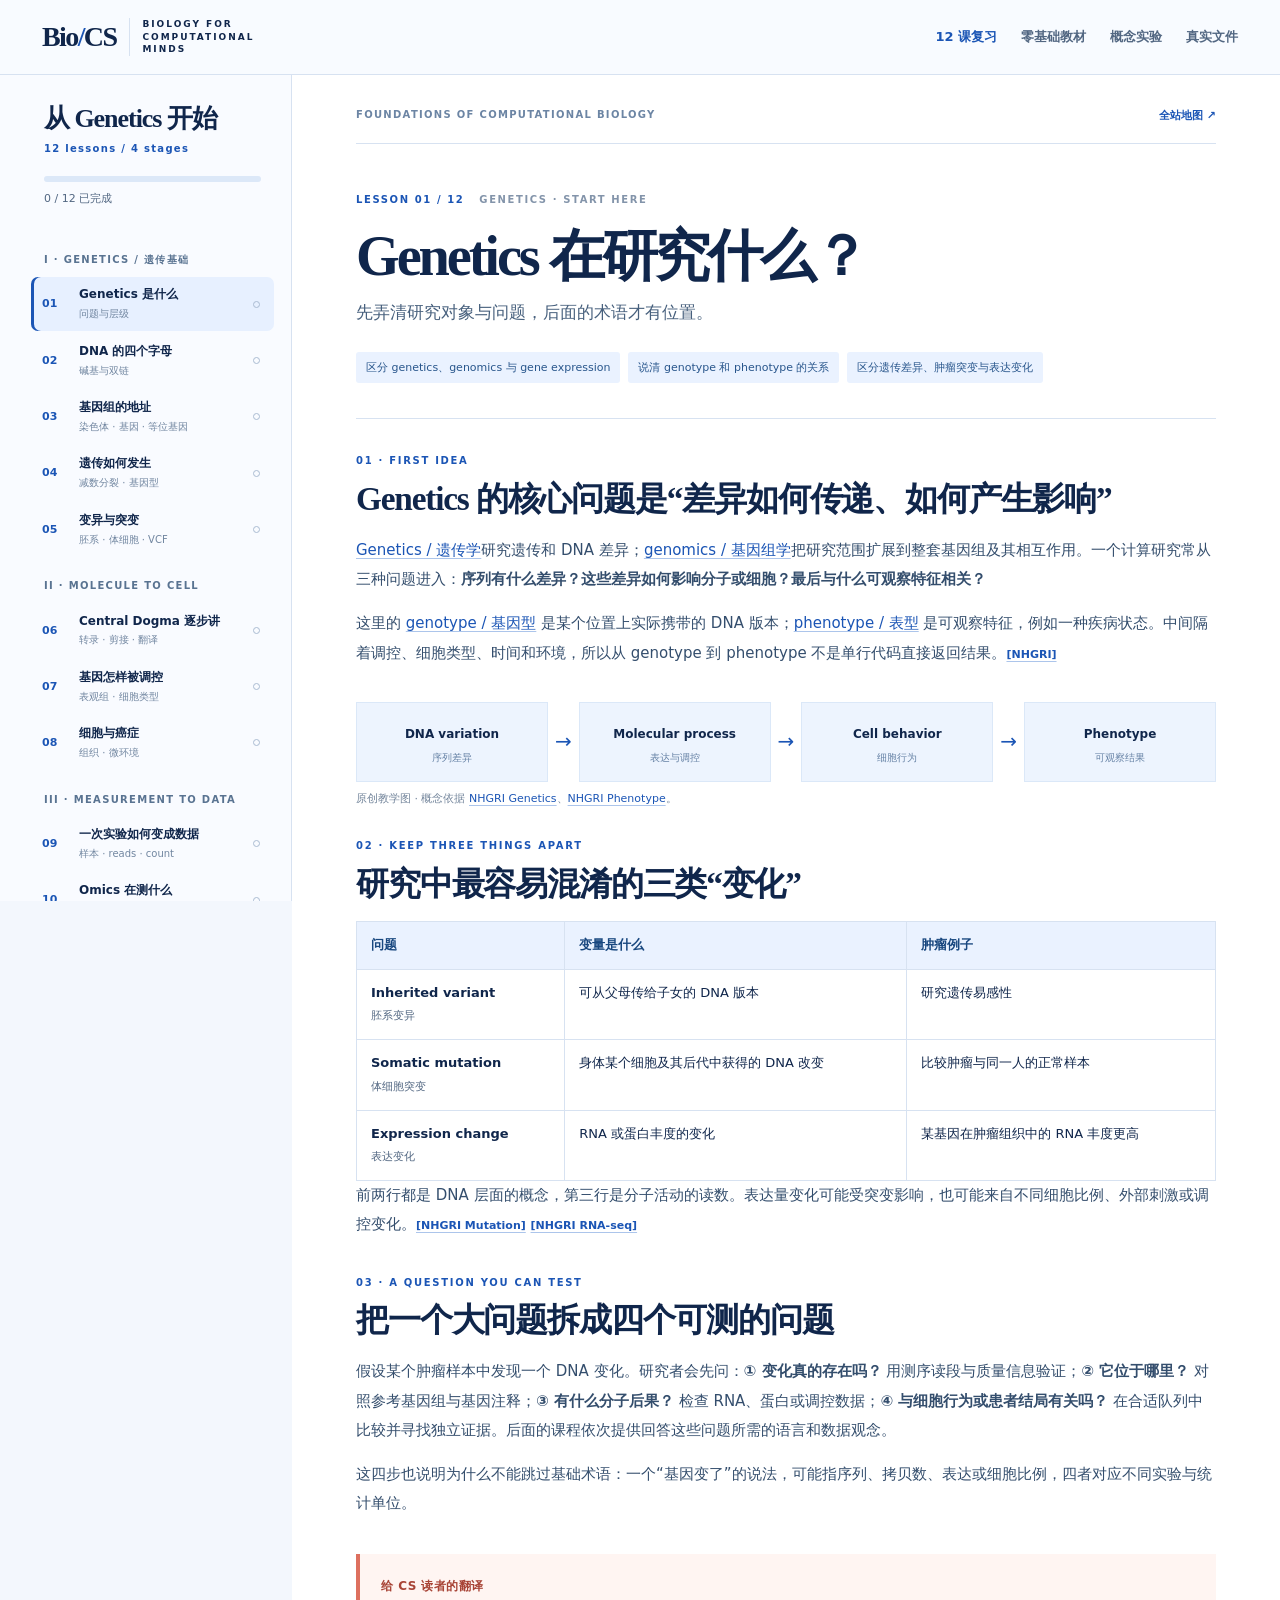
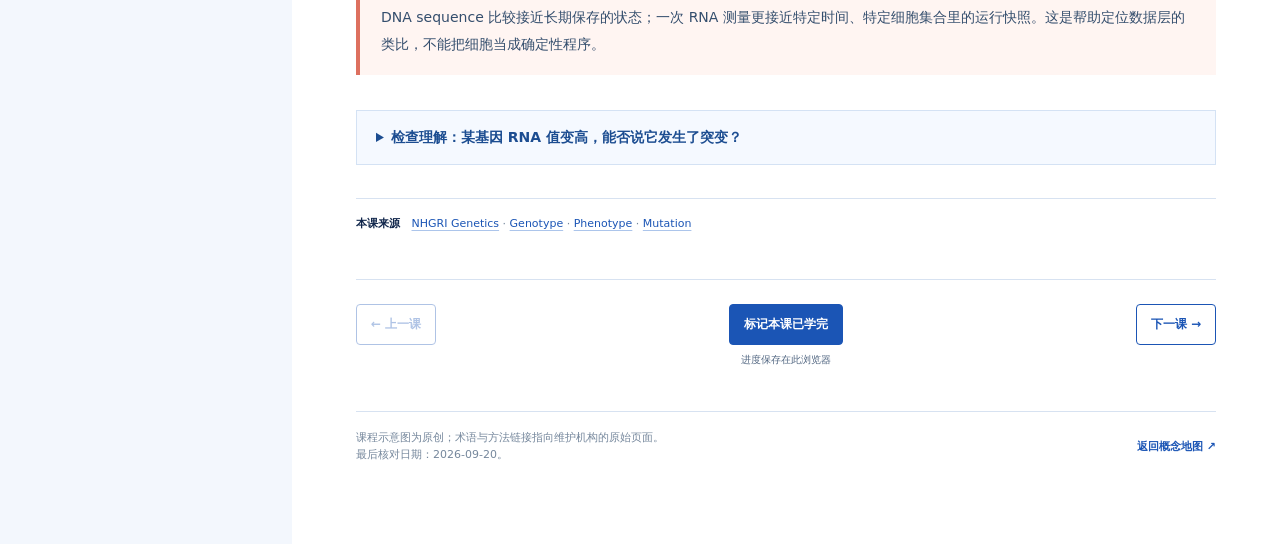
==== course.html @ 5547fd2a "Build interactive computational biology learning site" ====
<!doctype html>
<html lang="zh-CN">
<head>
  <meta charset="utf-8">
  <meta name="viewport" content="width=device-width, initial-scale=1">
  <meta name="description" content="Bio/CS 12 课快速复习：从 Genetics 到 DNA、Central Dogma、细胞、组学与 TCGA；零基础读者请先进入 69 章系统教材。">
  <meta name="theme-color" content="#f8fbff">
  <title>12 课快速复习 · Bio/CS</title>
  <link rel="icon" href="assets/favicon.svg" type="image/svg+xml">
  <link rel="stylesheet" href="styles.css">
  <link rel="stylesheet" href="course.css">
  <script src="course.js" defer></script>
  <noscript><style>.course-page .lesson{display:block;border-bottom:2px solid #d7e2f1}</style></noscript>
</head>
<body class="course-page">
  <a class="skip-link" href="#lesson-content">跳到课程正文</a>
  <header class="site-header"><div class="header-inner">
    <a class="brand" href="index.html" aria-label="Bio/CS 概念地图"><span>Bio<span class="brand-slash">/</span>CS</span><small>BIOLOGY FOR COMPUTATIONAL MINDS</small></a>
    <nav class="course-top-nav" aria-label="网站导航"><a aria-current="page" href="course.html">12 课复习</a><a href="textbook.html#b01">零基础教材</a><a href="foundations-lab.html">概念实验</a><a href="real-data-walkthrough.html">真实文件</a></nav>
  </div></header>
  <div class="course-shell">
    <aside class="course-sidebar" aria-label="课程目录">
      <div class="course-sidebar-head"><p>从 Genetics 开始</p><strong>12 lessons / 4 stages</strong><div class="progress-track" aria-label="课程完成进度"><span id="progress-fill"></span></div><small id="progress-label">0 / 12 已完成</small></div>
      <nav class="lesson-nav" aria-label="课程序列">
        <span class="nav-group">I · GENETICS / 遗传基础</span>
        <a href="#l01" data-lesson-link="l01"><b>01</b><span>Genetics 是什么<small>问题与层级</small></span><i aria-hidden="true"></i></a>
        <a href="#l02" data-lesson-link="l02"><b>02</b><span>DNA 的四个字母<small>碱基与双链</small></span><i aria-hidden="true"></i></a>
        <a href="#l03" data-lesson-link="l03"><b>03</b><span>基因组的地址<small>染色体 · 基因 · 等位基因</small></span><i aria-hidden="true"></i></a>
        <a href="#l04" data-lesson-link="l04"><b>04</b><span>遗传如何发生<small>减数分裂 · 基因型</small></span><i aria-hidden="true"></i></a>
        <a href="#l05" data-lesson-link="l05"><b>05</b><span>变异与突变<small>胚系 · 体细胞 · VCF</small></span><i aria-hidden="true"></i></a>
        <span class="nav-group">II · MOLECULE TO CELL</span>
        <a href="#l06" data-lesson-link="l06"><b>06</b><span>Central Dogma 逐步讲<small>转录 · 剪接 · 翻译</small></span><i aria-hidden="true"></i></a>
        <a href="#l07" data-lesson-link="l07"><b>07</b><span>基因怎样被调控<small>表观组 · 细胞类型</small></span><i aria-hidden="true"></i></a>
        <a href="#l08" data-lesson-link="l08"><b>08</b><span>细胞与癌症<small>组织 · 微环境</small></span><i aria-hidden="true"></i></a>
        <span class="nav-group">III · MEASUREMENT TO DATA</span>
        <a href="#l09" data-lesson-link="l09"><b>09</b><span>一次实验如何变成数据<small>样本 · reads · count</small></span><i aria-hidden="true"></i></a>
        <a href="#l10" data-lesson-link="l10"><b>10</b><span>Omics 在测什么<small>测量层与矩阵</small></span><i aria-hidden="true"></i></a>
        <a href="#l11" data-lesson-link="l11"><b>11</b><span>单细胞、空间与影像<small>分辨率与统计单位</small></span><i aria-hidden="true"></i></a>
        <span class="nav-group">IV · RESEARCH PRACTICE</span>
        <a href="#l12" data-lesson-link="l12"><b>12</b><span>TCGA 研究第一步<small>资源 · 队列 · 证据</small></span><i aria-hidden="true"></i></a>
      </nav>
      <a class="sidebar-map-link" href="index.html">打开总览地图 ↗</a>
    </aside>

    <main class="course-main" id="lesson-content" tabindex="-1">
      <div class="course-toolbar"><span>FOUNDATIONS OF COMPUTATIONAL BIOLOGY</span><a href="index.html">全站地图 ↗</a></div>
      <article class="lesson is-active" id="l01" data-lesson="l01" aria-labelledby="l01-title">
        <header class="lesson-hero"><div class="lesson-meta"><span>LESSON 01 / 12</span><span>GENETICS · START HERE</span></div><h1 id="l01-title">Genetics 在研究什么？</h1><p>先弄清研究对象与问题，后面的术语才有位置。</p><ul class="outcomes"><li>区分 genetics、genomics 与 gene expression</li><li>说清 genotype 和 phenotype 的关系</li><li>区分遗传差异、肿瘤突变与表达变化</li></ul></header>
        <div class="lesson-body">
          <section class="teaching-block"><span class="step-kicker">01 · FIRST IDEA</span><h2>Genetics 的核心问题是“差异如何传递、如何产生影响”</h2><p><a href="https://www.genome.gov/genetics-glossary/Genetics" target="_blank" rel="noopener noreferrer">Genetics / 遗传学</a>研究遗传和 DNA 差异；<a href="https://www.genome.gov/genetics-glossary/Genomics" target="_blank" rel="noopener noreferrer">genomics / 基因组学</a>把研究范围扩展到整套基因组及其相互作用。一个计算研究常从三种问题进入：<strong>序列有什么差异？这些差异如何影响分子或细胞？最后与什么可观察特征相关？</strong></p><p>这里的 <a href="https://www.genome.gov/genetics-glossary/genotype" target="_blank" rel="noopener noreferrer">genotype / 基因型</a> 是某个位置上实际携带的 DNA 版本；<a href="https://www.genome.gov/genetics-glossary/Phenotype" target="_blank" rel="noopener noreferrer">phenotype / 表型</a> 是可观察特征，例如一种疾病状态。中间隔着调控、细胞类型、时间和环境，所以从 genotype 到 phenotype 不是单行代码直接返回结果。<a class="source-mark" href="https://www.genome.gov/genetics-glossary/Phenotype" target="_blank" rel="noopener noreferrer">[NHGRI]</a></p></section>
          <div class="logic-strip" role="img" aria-label="DNA 差异经过分子和细胞过程与环境共同影响可观察表型"><div><b>DNA variation</b><small>序列差异</small></div><span>→</span><div><b>Molecular process</b><small>表达与调控</small></div><span>→</span><div><b>Cell behavior</b><small>细胞行为</small></div><span>→</span><div><b>Phenotype</b><small>可观察结果</small></div></div><p class="diagram-credit">原创教学图 · 概念依据 <a href="https://www.genome.gov/genetics-glossary/Genetics" target="_blank" rel="noopener noreferrer">NHGRI Genetics</a>、<a href="https://www.genome.gov/genetics-glossary/Phenotype" target="_blank" rel="noopener noreferrer">NHGRI Phenotype</a>。</p>
          <section class="teaching-block"><span class="step-kicker">02 · KEEP THREE THINGS APART</span><h2>研究中最容易混淆的三类“变化”</h2><div class="compare-table-wrap"><table class="compare-table"><thead><tr><th>问题</th><th>变量是什么</th><th>肿瘤例子</th></tr></thead><tbody><tr><th>Inherited variant<br><small>胚系变异</small></th><td>可从父母传给子女的 DNA 版本</td><td>研究遗传易感性</td></tr><tr><th>Somatic mutation<br><small>体细胞突变</small></th><td>身体某个细胞及其后代中获得的 DNA 改变</td><td>比较肿瘤与同一人的正常样本</td></tr><tr><th>Expression change<br><small>表达变化</small></th><td>RNA 或蛋白丰度的变化</td><td>某基因在肿瘤组织中的 RNA 丰度更高</td></tr></tbody></table></div><p>前两行都是 DNA 层面的概念，第三行是分子活动的读数。表达量变化可能受突变影响，也可能来自不同细胞比例、外部刺激或调控变化。<a class="source-mark" href="https://www.genome.gov/genetics-glossary/Mutation" target="_blank" rel="noopener noreferrer">[NHGRI Mutation]</a> <a class="source-mark" href="https://www.genome.gov/genetics-glossary/RNA-seq" target="_blank" rel="noopener noreferrer">[NHGRI RNA-seq]</a></p></section>
          <section class="teaching-block"><span class="step-kicker">03 · A QUESTION YOU CAN TEST</span><h2>把一个大问题拆成四个可测的问题</h2><p>假设某个肿瘤样本中发现一个 DNA 变化。研究者会先问：<b>① 变化真的存在吗？</b> 用测序读段与质量信息验证；<b>② 它位于哪里？</b> 对照参考基因组与基因注释；<b>③ 有什么分子后果？</b> 检查 RNA、蛋白或调控数据；<b>④ 与细胞行为或患者结局有关吗？</b> 在合适队列中比较并寻找独立证据。后面的课程依次提供回答这些问题所需的语言和数据观念。</p><p>这四步也说明为什么不能跳过基础术语：一个“基因变了”的说法，可能指序列、拷贝数、表达或细胞比例，四者对应不同实验与统计单位。</p></section>
          <aside class="cs-bridge"><b>给 CS 读者的翻译</b><p>DNA sequence 比较接近长期保存的状态；一次 RNA 测量更接近特定时间、特定细胞集合里的运行快照。这是帮助定位数据层的类比，不能把细胞当成确定性程序。</p></aside>
          <details class="checkpoint"><summary>检查理解：某基因 RNA 值变高，能否说它发生了突变？</summary><p>不能。RNA 值说明在该样本和测量条件下观察到的表达水平；突变需要 DNA 层面的证据。接下来我们先学习 DNA 本身。</p></details>
          <p class="lesson-sources"><b>本课来源</b> <a href="https://www.genome.gov/genetics-glossary/Genetics" target="_blank" rel="noopener noreferrer">NHGRI Genetics</a> · <a href="https://www.genome.gov/genetics-glossary/genotype" target="_blank" rel="noopener noreferrer">Genotype</a> · <a href="https://www.genome.gov/genetics-glossary/Phenotype" target="_blank" rel="noopener noreferrer">Phenotype</a> · <a href="https://www.genome.gov/genetics-glossary/Mutation" target="_blank" rel="noopener noreferrer">Mutation</a></p>
        </div>
      </article>

      <article class="lesson" id="l02" data-lesson="l02" aria-labelledby="l02-title">
        <header class="lesson-hero"><div class="lesson-meta"><span>LESSON 02 / 12</span><span>GENETICS · MOLECULAR ALPHABET</span></div><h1 id="l02-title">DNA 的四个字母</h1><p>先把 DNA 当作有方向、有配对规则的物理分子。</p><ul class="outcomes"><li>说出 A、T、C、G 与碱基配对</li><li>区分碱基、核苷酸和 DNA 链</li><li>读懂一段双链序列的方向</li></ul></header>
        <div class="lesson-body">
          <section class="teaching-block"><span class="step-kicker">01 · BUILDING BLOCKS</span><h2>DNA 是由 nucleotide 串成的长分子</h2><p><a href="https://www.genome.gov/genetics-glossary/Nucleotide" target="_blank" rel="noopener noreferrer">Nucleotide / 核苷酸</a>包含糖、磷酸与一个碱基。DNA 常用四种碱基缩写：<b>A</b>（adenine）、<b>T</b>（thymine）、<b>C</b>（cytosine）、<b>G</b>（guanine）。它们在长链上的排列顺序就是 <em>sequence / 序列</em>；字母是信息的表示，真实对象是化学分子。<a class="source-mark" href="https://www.genome.gov/genetics-glossary/Nucleotide" target="_blank" rel="noopener noreferrer">[NHGRI]</a></p><p>DNA 通常由两条方向相反的链组成：A 与 T 配对，C 与 G 配对。若一条链写作 <code>5′–A C G T–3′</code>，与它配对的链应写作 <code>3′–T G C A–5′</code>。<b>5′ 与 3′ 是链的化学方向</b>；比较序列时，方向搞错会得到完全不同的解释。</p></section>
          <figure class="dna-panel"><div class="strand" aria-label="DNA 配对示意：A 对 T、C 对 G，两条链方向相反"><span class="strand-end">5′</span><b>A</b><b>C</b><b>G</b><b>T</b><span class="strand-end">3′</span></div><div class="strand-pairs" aria-hidden="true"><i></i><i></i><i></i><i></i></div><div class="strand complement"><span class="strand-end">3′</span><b>T</b><b>G</b><b>C</b><b>A</b><span class="strand-end">5′</span></div><figcaption>原创碱基配对示意 · 依据 <a href="https://www.genome.gov/genetics-glossary/Nucleotide" target="_blank" rel="noopener noreferrer">NHGRI Nucleotide</a>。</figcaption></figure>
          <section class="teaching-block"><span class="step-kicker">02 · WHY THIS MATTERS</span><h2>复制、测序和比对都离不开这些规则</h2><p>细胞分裂前会复制 DNA，让子细胞获得遗传信息。研究者测序时通常得到很多短片段的 <em>reads / 读段</em>，再把它们放到参考基因组上，推断样本的序列。在 DNA 测序场景中，FASTQ、BAM 和 VCF 分别对应读段、比对与变异记录；常见短读长 RNA-seq 的 FASTQ/BAM 则来自 RNA 经逆转录成 cDNA 后的测序。解释文件前先看 assay。<a class="source-mark" href="https://samtools.github.io/hts-specs/" target="_blank" rel="noopener noreferrer">[GA4GH formats]</a> <a class="source-mark" href="https://docs.gdc.cancer.gov/Data/Bioinformatics_Pipelines/Expression_mRNA_Pipeline/" target="_blank" rel="noopener noreferrer">[GDC RNA workflow]</a></p><p>重要边界：序列本身不会告诉你一个基因在某种细胞中是否正在被使用；那需要表达或调控层的测量。</p></section>
          <section class="teaching-block"><span class="step-kicker">03 · MAKE A COPY</span><h2>为什么配对规则让复制成为可能？</h2><p>细胞分裂前会进行 <a href="https://www.genome.gov/genetics-glossary/DNA-Replication" target="_blank" rel="noopener noreferrer">DNA replication / DNA 复制</a>。两条链分开后，每条旧链都可作为模板：遇到 A 配 T，遇到 C 配 G，逐步合成互补链。真实复制由蛋白质机器完成，并有校对与修复过程；“字母配对”只是理解机制的第一层。若复制或修复后保留下序列差异，它可能成为后代细胞携带的变异。<a class="source-mark" href="https://www.genome.gov/genetics-glossary/DNA-Replication" target="_blank" rel="noopener noreferrer">[NHGRI DNA Replication]</a></p><p>小练习：给定 <code>5′–A T C–3′</code>，先写互补链 <code>3′–T A G–5′</code>，再反向写为 <code>5′–G A T–3′</code>。基因组工具里常见的 <em>reverse complement</em>就是“互补 + 反向”两步。</p></section>
          <aside class="cs-bridge"><b>给 CS 读者的翻译</b><p>序列是一个方便计算的字符串视图，但“字符串相同”不等于“生物状态相同”。不同细胞可以共享近似相同的 DNA，却具有不同的 RNA、蛋白与功能。</p></aside>
          <details class="checkpoint"><summary>检查理解：5′–A C G–3′ 的配对链按相反方向怎么写？</summary><p><code>3′–T G C–5′</code>。如果想把配对链也按 5′→3′ 写，需要反向排列成 <code>5′–C G T–3′</code>，即 reverse complement。</p></details>
          <p class="lesson-sources"><b>本课来源</b> <a href="https://www.genome.gov/genetics-glossary/Nucleotide" target="_blank" rel="noopener noreferrer">NHGRI Nucleotide</a> · <a href="https://www.genome.gov/genetics-glossary/Deoxyribonucleic-Acid-DNA" target="_blank" rel="noopener noreferrer">DNA</a> · <a href="https://www.genome.gov/genetics-glossary/DNA-Replication" target="_blank" rel="noopener noreferrer">DNA Replication</a> · <a href="https://samtools.github.io/hts-specs/" target="_blank" rel="noopener noreferrer">GA4GH HTS formats</a></p>
        </div>
      </article>

      <article class="lesson" id="l03" data-lesson="l03" aria-labelledby="l03-title">
        <header class="lesson-hero"><div class="lesson-meta"><span>LESSON 03 / 12</span><span>GENETICS · THE MAP</span></div><h1 id="l03-title">基因组的地址系统</h1><p>染色体、基因、位点与等位基因是不同层级。</p><ul class="outcomes"><li>解释 genome、chromosome、gene、locus</li><li>说明 allele 为什么是“某个位点的版本”</li><li>理解为什么坐标必须带参考基因组版本</li></ul></header>
        <div class="lesson-body">
          <section class="teaching-block"><span class="step-kicker">01 · ZOOM IN</span><h2>从一整套 DNA，逐层放大到一个位置</h2><p><a href="https://www.genome.gov/genetics-glossary/Genome" target="_blank" rel="noopener noreferrer">Genome / 基因组</a> 是整套 DNA 信息；在人类细胞中，主要核基因组排列在 <a href="https://www.genome.gov/genetics-glossary/Chromosome" target="_blank" rel="noopener noreferrer">chromosomes / 染色体</a>上。多数人体细胞有 23 对染色体；这是典型情况，肿瘤细胞可能有染色体数目或结构异常。<a class="source-mark" href="https://www.genome.gov/genetics-glossary/Chromosome" target="_blank" rel="noopener noreferrer">[NHGRI]</a></p><p><a href="https://www.genome.gov/genetics-glossary/Gene" target="_blank" rel="noopener noreferrer">Gene / 基因</a> 是具有功能信息的 DNA 区域，不是整条染色体。<a href="https://www.genome.gov/genetics-glossary/Locus" target="_blank" rel="noopener noreferrer">Locus / 位点</a>是基因组中的具体位置；<a href="https://www.genome.gov/genetics-glossary/Allele" target="_blank" rel="noopener noreferrer">allele / 等位基因</a>是该位置的某个 DNA 版本。一个位点可以有多个可能版本，但一个个体在典型二倍体常染色体位点上通常有两份。<a class="source-mark" href="https://www.genome.gov/genetics-glossary/Allele" target="_blank" rel="noopener noreferrer">[NHGRI Allele]</a></p></section>
          <figure class="wide-diagram"><img src="assets/genetics-map.svg" alt="原创层级图：细胞核中的染色体包含 DNA；DNA 上的基因位于特定位点，不同 DNA 版本称为等位基因" width="980" height="350"><figcaption>原创层级示意 · 根据 <a href="https://www.genome.gov/genetics-glossary/Genome" target="_blank" rel="noopener noreferrer">NHGRI Genome</a>、<a href="https://www.genome.gov/genetics-glossary/Gene" target="_blank" rel="noopener noreferrer">Gene</a>、<a href="https://www.genome.gov/genetics-glossary/Allele" target="_blank" rel="noopener noreferrer">Allele</a> 绘制；比例不代表真实大小。</figcaption></figure>
          <section class="teaching-block"><span class="step-kicker">02 · DATA ADDRESS</span><h2>一个坐标需要“地图版本”</h2><p>数据库会用染色体和位置表示位点，例如教学用虚构写法 <code>chr1:1000</code>。但只有坐标还不够：必须知道参考基因组版本（如 GRCh38），否则同一个数字可能指向不同的序列位置。<a href="https://www.genome.gov/genetics-glossary/Human-Genome-Reference-Sequence" target="_blank" rel="noopener noreferrer">Reference genome / 参考基因组</a> 是比较标准，不是一位“标准人”的完整 DNA。<a class="source-mark" href="https://www.genome.gov/genetics-glossary/Human-Genome-Reference-Sequence" target="_blank" rel="noopener noreferrer">[NHGRI]</a></p><p>做数据连接时，同时记录 <code>genome build</code>、基因注释版本和 ID 类型。仅凭一个 gene symbol 或一个裸坐标合并表格，很容易把不同对象错误地连在一起。</p></section>
          <section class="teaching-block"><span class="step-kicker">03 · GENE IS NOT ONE BLOCK</span><h2>基因边界与蛋白编码区也不相同</h2><p>很多人类蛋白编码基因包含 <a href="https://www.genome.gov/genetics-glossary/Exon" target="_blank" rel="noopener noreferrer">exon / 外显子</a>与 <a href="https://www.genome.gov/genetics-glossary/Intron" target="_blank" rel="noopener noreferrer">intron / 内含子</a>。转录后，内含子通常被剪掉，部分外显子连接形成成熟 RNA；并不是每个外显子都编码蛋白。还有只产生功能性 RNA 的基因。<em>WES / whole-exome sequencing</em>主要针对外显子相关区域，不能当作完整的全基因组测序。<a class="source-mark" href="https://www.genome.gov/genetics-glossary/Exome" target="_blank" rel="noopener noreferrer">[NHGRI Exome]</a></p><p>所以“一个基因”在数据库里可能对应基因层、转录本层或蛋白层多个 ID。读表前先看第一列到底是哪一层，以及使用了哪版注释。</p></section>
          <aside class="cs-bridge"><b>给 CS 读者的翻译</b><p>把 <code>chr1:1000</code> 想成文件偏移量：不写“文件版本”就无法确保它仍指向同一段内容。参考基因组 build 就是坐标系统的一部分。</p></aside>
          <details class="checkpoint"><summary>检查理解：gene、locus、allele 分别回答什么问题？</summary><p>Gene：这段 DNA 有什么功能信息；locus：它在基因组哪里；allele：这个位置具体是哪一个序列版本。三者不能互换。</p></details>
          <p class="lesson-sources"><b>本课来源</b> <a href="https://www.genome.gov/genetics-glossary/Genome" target="_blank" rel="noopener noreferrer">NHGRI Genome</a> · <a href="https://www.genome.gov/genetics-glossary/Chromosome" target="_blank" rel="noopener noreferrer">Chromosome</a> · <a href="https://www.genome.gov/genetics-glossary/Gene" target="_blank" rel="noopener noreferrer">Gene</a> · <a href="https://www.genome.gov/genetics-glossary/Locus" target="_blank" rel="noopener noreferrer">Locus</a> · <a href="https://www.genome.gov/genetics-glossary/Allele" target="_blank" rel="noopener noreferrer">Allele</a> · <a href="https://www.genome.gov/genetics-glossary/Exome" target="_blank" rel="noopener noreferrer">Exome</a></p>
        </div>
      </article>

      <article class="lesson" id="l04" data-lesson="l04" aria-labelledby="l04-title">
        <header class="lesson-hero"><div class="lesson-meta"><span>LESSON 04 / 12</span><span>GENETICS · INHERITANCE</span></div><h1 id="l04-title">遗传如何发生？</h1><p>“两份染色体”是理解 genotype 和遗传的起点。</p><ul class="outcomes"><li>区分 diploid 与 haploid</li><li>读懂一个简单 Punnett square</li><li>知道显性/隐性不是所有性状的通用规律</li></ul></header>
        <div class="lesson-body">
          <section class="teaching-block"><span class="step-kicker">01 · TWO COPIES</span><h2>父母各给一套，大多数体细胞保留两套</h2><p>人类大多数体细胞为 <a href="https://www.genome.gov/genetics-glossary/Diploid" target="_blank" rel="noopener noreferrer">diploid / 二倍体</a>，通常有两套染色体，分别来自父母。卵子与精子是 <a href="https://www.genome.gov/genetics-glossary/haploid" target="_blank" rel="noopener noreferrer">haploid / 单倍体</a>；形成它们的 <a href="https://www.genome.gov/genetics-glossary/Meiosis" target="_blank" rel="noopener noreferrer">meiosis / 减数分裂</a>会让染色体套数减半。受精后两套重新结合。<a class="source-mark" href="https://www.genome.gov/genetics-glossary/Meiosis" target="_blank" rel="noopener noreferrer">[NHGRI]</a></p><p>在一个典型二倍体常染色体位点，个体携带来自两条同源染色体的两个 allele。它们相同可称 <em>homozygous / 纯合</em>，不同称 <em>heterozygous / 杂合</em>。描述这两份版本的组合，就是该位点的 <a href="https://www.genome.gov/genetics-glossary/genotype" target="_blank" rel="noopener noreferrer">genotype / 基因型</a>，例如 <code>Aa</code>。<a class="source-mark" href="https://www.genome.gov/genetics-glossary/Allele" target="_blank" rel="noopener noreferrer">[NHGRI Allele]</a></p></section>
          <section class="teaching-block"><span class="step-kicker">02 · A SIMPLE MODEL</span><h2>用 Aa × Aa 练习概率，而不是预测所有现实性状</h2><p>假设一个位点有 A 与 a 两个 allele；两个亲本的基因型均为 <code>Aa</code>。每个亲本在此简化模型下各有一半机会传 A 或 a。四种组合如下：</p><div class="punnett" role="table" aria-label="Aa 与 Aa 的简化遗传方格"><div role="row"><span role="columnheader">×</span><span role="columnheader">A</span><span role="columnheader">a</span></div><div role="row"><span role="rowheader">A</span><strong role="cell">AA</strong><strong role="cell">Aa</strong></div><div role="row"><span role="rowheader">a</span><strong role="cell">Aa</strong><strong role="cell">aa</strong></div></div><p>因此基因型比例为 <code>1 AA : 2 Aa : 1 aa</code>。只有在单个位点、完全显性且其他因素不改变表现时，才可把它进一步简化为 3:1 的表型比例。<a class="source-mark" href="https://www.genome.gov/genetics-glossary/Dominant" target="_blank" rel="noopener noreferrer">[NHGRI Dominant]</a></p></section>
          <section class="teaching-block"><span class="step-kicker">03 · REALITY CHECK</span><h2>遗传概率 ≠ 个体命运</h2><p>显性和隐性描述特定 allele 与性状在特定模型下的关系。很多人类特征和疾病受多个位点、环境以及细胞状态共同影响；同一 genotype 也不保证相同 phenotype。肿瘤中的许多体细胞突变发生在个体生命过程中，通常不会像胚系变异那样传给子女。<a class="source-mark" href="https://www.genome.gov/genetics-glossary/Phenotype" target="_blank" rel="noopener noreferrer">[NHGRI Phenotype]</a> <a class="source-mark" href="https://www.genome.gov/genetics-glossary/Mutation" target="_blank" rel="noopener noreferrer">[NHGRI Mutation]</a></p></section>
          <section class="teaching-block"><span class="step-kicker">04 · RECOMBINATION</span><h2>子代并非直接复制父母的整条染色体</h2><p>减数分裂时，成对的同源染色体可发生 <a href="https://www.genome.gov/genetics-glossary/Crossing-Over" target="_blank" rel="noopener noreferrer">crossing over / 交换</a>，把来自父母的 DNA 片段重新组合。因此同一条染色体上的两个位点不一定永远一起传递；距离较近的位点通常更可能共同遗传，这叫 <a href="https://www.genome.gov/genetics-glossary/Linkage" target="_blank" rel="noopener noreferrer">linkage / 连锁</a>。后面读 GWAS 或群体遗传结果时，这个概念很重要。<a class="source-mark" href="https://www.genome.gov/genetics-glossary/Crossing-Over" target="_blank" rel="noopener noreferrer">[NHGRI Crossing Over]</a></p></section>
          <aside class="cs-bridge"><b>给 CS 读者的翻译</b><p>Punnett square 是一个很小的概率模型，显式写出了前提。遇到真实数据时，先问这些前提是否满足，而不是把 3:1 当成普适规律。</p></aside>
          <details class="checkpoint"><summary>检查理解：Aa × Aa 时子代为 aa 的概率是多少？</summary><p>在这个简化模型下为 1/4。这个数针对基因型；是否出现某种表型还取决于该性状的遗传机制。</p></details>
          <p class="lesson-sources"><b>本课来源</b> <a href="https://www.genome.gov/genetics-glossary/Diploid" target="_blank" rel="noopener noreferrer">NHGRI Diploid</a> · <a href="https://www.genome.gov/genetics-glossary/Meiosis" target="_blank" rel="noopener noreferrer">Meiosis</a> · <a href="https://www.genome.gov/genetics-glossary/Allele" target="_blank" rel="noopener noreferrer">Allele</a> · <a href="https://www.genome.gov/genetics-glossary/Dominant" target="_blank" rel="noopener noreferrer">Dominant</a> · <a href="https://www.genome.gov/genetics-glossary/Crossing-Over" target="_blank" rel="noopener noreferrer">Crossing Over</a></p>
        </div>
      </article>

      <article class="lesson" id="l05" data-lesson="l05" aria-labelledby="l05-title">
        <header class="lesson-hero"><div class="lesson-meta"><span>LESSON 05 / 12</span><span>GENETICS · VARIATION</span></div><h1 id="l05-title">变异与突变：读懂 DNA 的差别</h1><p>先定义比较对象，再解释一个“突变”。</p><ul class="outcomes"><li>区分 SNV、indel、CNV</li><li>区分 germline 与 somatic</li><li>读懂最简 VCF 中的位置与等位基因</li></ul></header>
        <div class="lesson-body">
          <section class="teaching-block"><span class="step-kicker">01 · WHAT CHANGED?</span><h2>Variant 是与参考序列比较的差异</h2><p>参考序列某个位点是 A，而样本是 G，这是一个 <em>single-nucleotide variant, SNV / 单核苷酸变异</em>。一个或多个碱基被插入或删除是 <em>indel</em>；一段 DNA 的份数增加或减少是 <a href="https://www.genome.gov/genetics-glossary/Copy-Number-Variation-CNV" target="_blank" rel="noopener noreferrer">copy-number variation, CNV / 拷贝数变异</a>。更大范围的重排可改变染色体结构。变化的尺度不同，检测方法、数据形状和解释也不同。<a class="source-mark" href="https://www.genome.gov/genetics-glossary/Mutation" target="_blank" rel="noopener noreferrer">[NHGRI Mutation]</a></p><div class="variant-strip" role="img" aria-label="三类变异示意：单碱基替换、碱基插入、片段拷贝数增加"><div><small>SNV</small><code>A C <mark>G</mark> T</code><span>一个碱基改变</span></div><div><small>INDEL</small><code>A C <mark>T T</mark> G</code><span>插入或删除</span></div><div><small>CNV</small><code>[A B] [A B] [A B]</code><span>片段份数变化</span></div></div><p>这里的字母只是示意。<strong>有变异不自动意味着有害或驱动肿瘤</strong>；还需考虑位置、频率、功能证据和测序质量。<a class="source-mark" href="https://www.cancer.gov/about-cancer/understanding/what-is-cancer" target="_blank" rel="noopener noreferrer">[NCI]</a></p></section>
          <section class="teaching-block"><span class="step-kicker">02 · WHEN DID IT ARISE?</span><h2>胚系与体细胞，是两种来源</h2><p><em>Germline variant / 胚系变异</em>来自生殖细胞谱系，通常可在身体许多细胞中检测到，并可能传给下一代。<em>Somatic mutation / 体细胞突变</em>在生命过程中某个细胞及其后代中出现；肿瘤研究常关心它。比较同一人的肿瘤与正常样本有助于识别体细胞改变，但取样、肿瘤纯度和测序误差都会影响判读。<a class="source-mark" href="https://www.cancer.gov/about-cancer/causes-prevention/genetics" target="_blank" rel="noopener noreferrer">[NCI Cancer Genetics]</a></p></section>
          <section class="teaching-block"><span class="step-kicker">03 · READ A RECORD</span><h2>VCF：把差异写成带坐标的记录</h2><p><a href="https://samtools.github.io/hts-specs/VCFv4.3.pdf" target="_blank" rel="noopener noreferrer">VCF / Variant Call Format</a> 的核心字段包括染色体 <code>CHROM</code>、位置 <code>POS</code>、参考等位基因 <code>REF</code> 和替代等位基因 <code>ALT</code>。下面是<strong>虚构教学例子</strong>：</p><div class="code-card"><span>TOY EXAMPLE · 假设的 chr1 坐标与 REF（不是实际 GRCh38 记录）</span><pre><code>#CHROM  POS   REF  ALT
chr1    1000  A    G</code></pre></div><p>这份四字段教学摘录表示：假设该参考位置为 A，替代等位基因为 G；它不是真实基因组核对后的记录，也不是完整 VCF。仅凭四列不能断定样本基因型、质量、体细胞身份或功能。完整 VCF 还需要 ID、QUAL、FILTER、INFO 列，可能另有样本字段。<a class="source-mark" href="https://samtools.github.io/hts-specs/VCFv4.3.pdf" target="_blank" rel="noopener noreferrer">[GA4GH VCF]</a></p></section>
          <aside class="cs-bridge"><b>给 CS 读者的翻译</b><p>Variant 像带版本号的 diff。缺少参考 build、比对方式或质量信息时，这个 diff 不宜直接合并或解释。</p></aside>
          <details class="checkpoint"><summary>检查理解：肿瘤样本中发现 G，为什么还不能叫它“肿瘤驱动突变”？</summary><p>要先确定位置、测序质量及它是否真是体细胞改变；即便成立，仍需功能或统计证据支持“驱动”。</p></details>
          <p class="lesson-sources"><b>本课来源</b> <a href="https://www.genome.gov/genetics-glossary/Mutation" target="_blank" rel="noopener noreferrer">NHGRI Mutation</a> · <a href="https://www.genome.gov/genetics-glossary/Copy-Number-Variation-CNV" target="_blank" rel="noopener noreferrer">CNV</a> · <a href="https://www.cancer.gov/about-cancer/causes-prevention/genetics" target="_blank" rel="noopener noreferrer">NCI Cancer Genetics</a> · <a href="https://samtools.github.io/hts-specs/VCFv4.3.pdf" target="_blank" rel="noopener noreferrer">GA4GH VCF specification</a></p>
        </div>
      </article>

      <article class="lesson" id="l06" data-lesson="l06" aria-labelledby="l06-title">
        <header class="lesson-hero"><div class="lesson-meta"><span>LESSON 06 / 12</span><span>MOLECULAR BIOLOGY · CENTRAL DOGMA</span></div><h1 id="l06-title">Central Dogma：从 DNA 到蛋白质</h1><p>沿着一段真实的“信息路线”走六步，再看它在哪些地方会分叉。</p><ul class="outcomes"><li>区分 DNA 复制、转录与翻译</li><li>从 coding/template DNA 写出 mRNA</li><li>按 reading frame 读出 codon 和氨基酸</li><li>解释剪接、非编码 RNA 与逆转录</li><li>知道 DNA、RNA、蛋白数据各能支持什么结论</li></ul></header>
        <div class="lesson-body">
          <section class="teaching-block"><span class="step-kicker">00 · THE MAP</span><h2>Central Dogma 描述的是序列信息的传递</h2><p>分子生物学的 <a href="https://www.genome.gov/genetics-glossary/Central-Dogma" target="_blank" rel="noopener noreferrer">Central Dogma / 中心法则</a>可先画成 <code>DNA → RNA → protein</code>：一个蛋白编码基因的 DNA 被<strong>转录</strong>成 RNA，成熟 mRNA 在核糖体上被<strong>翻译</strong>成氨基酸链。箭头表示信息如何被读取，<strong>不表示每个基因都被表达，也不表示 RNA 多一倍时蛋白就多一倍</strong>。<a class="source-mark" href="https://www.genome.gov/genetics-glossary/Central-Dogma" target="_blank" rel="noopener noreferrer">[NHGRI Central Dogma]</a></p><p>另有 <em>DNA replication / DNA 复制</em>：细胞分裂前复制整个基因组，属于 <code>DNA → DNA</code>。它与一个基因正在被转录不是同一件事。复制、转录、翻译分别回答“遗传材料怎样传下去”“哪段信息被抄出”“RNA 怎样指定氨基酸”。<a class="source-mark" href="https://www.genome.gov/genetics-glossary/DNA-Replication" target="_blank" rel="noopener noreferrer">[NHGRI DNA Replication]</a></p><figure class="wide-diagram deep-dogma"><div class="deep-dogma-scroll"><img src="assets/central-dogma-detail.svg" alt="原创分步图：细胞核中的 DNA 经转录成为初始 RNA，经过加工成为成熟 mRNA，进入细胞质后由核糖体翻译成氨基酸链；DNA 复制和非编码 RNA 是旁支" width="1060" height="410"></div><figcaption>原创教学图 · 蛋白编码基因的典型路线；依据 <a href="https://www.genome.gov/genetics-glossary/Central-Dogma" target="_blank" rel="noopener noreferrer">NHGRI Central Dogma</a>、<a href="https://www.ncbi.nlm.nih.gov/books/NBK9864/" target="_blank" rel="noopener noreferrer">NCBI RNA Processing</a> 绘制。手机上可左右滑动查看。</figcaption></figure></section>
          <section class="teaching-block"><span class="step-kicker">01 · TRANSCRIPTION</span><h2>DNA 怎样“抄写”出 RNA？</h2><p>双链 DNA 有两条方向相反的链。<em>Template strand / 模板链</em>被 RNA polymerase / RNA 聚合酶读取；RNA 聚合酶沿模板链 3′→5′ 方向读取，并按 5′→3′ 方向合成互补的 RNA；RNA 用 <b>U（uracil）</b>代替 DNA 的 T。<em>Coding strand / 编码链</em>在对应的转录区域与初始 RNA 的 5′→3′ 序列相同，只需把 T 改成 U。这里讨论的核基因通常在细胞核内转录。<a class="source-mark" href="https://www.genome.gov/genetics-glossary/Transcription" target="_blank" rel="noopener noreferrer">[NHGRI Transcription]</a> <a class="source-mark" href="https://www.genome.gov/about-genomics/educational-resources/fact-sheets/ribonucleic-acid-fact-sheet" target="_blank" rel="noopener noreferrer">[NHGRI RNA Fact Sheet]</a></p><p>跟着这个<strong>虚构且无内含子的极短编码片段</strong>逐行读。上、下两条 DNA 方向相反，RNA 与模板链互补：</p><div class="sequence-example" role="table" aria-label="虚构序列从编码链和模板链转录为 mRNA"><div role="row"><b role="rowheader">DNA coding / 编码链</b><code role="cell">5′–ATG GCT TAA–3′</code></div><div role="row"><b role="rowheader">DNA template / 模板链</b><code role="cell">3′–TAC CGA ATT–5′</code></div><div role="row"><b role="rowheader">mRNA / 信使 RNA</b><code role="cell">5′–AUG GCU UAA–3′</code></div></div><p>这只是练习方向与互补关系的例子；真实基因通常更长，且一个转录本还可能经过后续加工。</p></section>
          <section class="teaching-block"><span class="step-kicker">02 · RNA PROCESSING</span><h2>初始 RNA 并非总能直接拿去翻译</h2><p>对许多人类蛋白编码基因，初始 <em>pre-mRNA / 前体 mRNA</em>会经历 <b>5′ cap / 5′ 端加帽</b>、<b>3′ poly(A) tail / 多聚腺苷酸尾</b>及 <a href="https://www.genome.gov/genetics-glossary/Alternative-Splicing" target="_blank" rel="noopener noreferrer">splicing / 剪接</a>。剪接通常去掉 <em>introns / 内含子</em>并连接 <em>exons / 外显子</em>，形成成熟 mRNA；加帽、加尾也参与 RNA 的稳定性、输出和翻译。具体加工方式会因转录本而异。<a class="source-mark" href="https://www.ncbi.nlm.nih.gov/books/NBK9864/" target="_blank" rel="noopener noreferrer">[NCBI RNA Processing]</a></p><p><em>Alternative splicing / 可变剪接</em>使同一基因的外显子以不同组合连接，可产生不同 transcript / 转录本。所以上面的无内含子例子只能演示序列读取，不能替代真实基因的转录本注释。一个 gene-level RNA 数值相同，也可能掩盖转录本比例变化。<a class="source-mark" href="https://www.genome.gov/genetics-glossary/Alternative-Splicing" target="_blank" rel="noopener noreferrer">[NHGRI Alternative Splicing]</a></p></section>
          <section class="teaching-block"><span class="step-kicker">03 · TRANSLATION</span><h2>核糖体每三个 RNA 碱基读作一个 codon</h2><p>成熟 mRNA 到达细胞质后，<a href="https://www.genome.gov/genetics-glossary/Ribosome" target="_blank" rel="noopener noreferrer">ribosome / 核糖体</a>按 5′→3′ 方向读取。<a href="https://www.genome.gov/genetics-glossary/Codon" target="_blank" rel="noopener noreferrer">Codon / 密码子</a>是三个碱基一组；<em>tRNA / 转运 RNA</em>用互补的 anticodon 帮助把相应氨基酸带到核糖体。起始位置决定 <em>reading frame / 阅读框</em>，改变分组方式会改变后面读出的信息。<a class="source-mark" href="https://www.genome.gov/genetics-glossary/Translation" target="_blank" rel="noopener noreferrer">[NHGRI Translation]</a></p><div class="codon-walk" role="table" aria-label="虚构 mRNA AUG GCU UAA 的逐密码子翻译"><div role="row"><span role="columnheader">mRNA codon</span><strong role="cell">AUG</strong><strong role="cell">GCU</strong><strong role="cell">UAA</strong></div><div role="row"><span role="rowheader">读出的意义</span><b role="cell">Met / 甲硫氨酸<br><small>常见起始密码子</small></b><b role="cell">Ala / 丙氨酸<br><small>加入氨基酸链</small></b><b role="cell">Stop / 终止<br><small>不是氨基酸</small></b></div></div><p>在<strong>标准遗传密码表</strong>里，这段示意 mRNA 读作 <code>Met–Ala–Stop</code>：氨基酸链是 Met–Ala，遇到 UAA 停止。密码子有冗余性，几种不同 codon 也可能指定同一种氨基酸；实际起始与翻译效率还受周围序列和细胞状态影响。<a class="source-mark" href="https://www.ncbi.nlm.nih.gov/books/NBK2327/bin/stdcode.pdf" target="_blank" rel="noopener noreferrer">[NCBI Standard Genetic Code]</a> <a class="source-mark" href="https://www.genome.gov/genetics-glossary/Stop-Codon" target="_blank" rel="noopener noreferrer">[NHGRI Stop Codon]</a></p></section>
          <section class="teaching-block"><span class="step-kicker">04 · VARIANTS MEET THE CODE</span><h2>为什么同是 DNA 变化，后果可以完全不同？</h2><p>当变异落在蛋白编码区，可以根据转录本和阅读框描述其<strong>预测的分子后果</strong>。这仍不是细胞功能或疾病因果的最终证据：</p><div class="table-scroll"><table class="course-table"><thead><tr><th>术语</th><th>对蛋白序列的典型影响</th><th>解释边界</th></tr></thead><tbody><tr><th>Synonymous / 同义</th><td>codon 改变，氨基酸不变</td><td>不等于已证实无功能影响</td></tr><tr><th><a href="https://www.genome.gov/genetics-glossary/Missense-Mutation" target="_blank" rel="noopener noreferrer">Missense / 错义</a></th><td>一个氨基酸被另一个取代</td><td>不保证蛋白功能改变</td></tr><tr><th><a href="https://www.genome.gov/genetics-glossary/Nonsense-Mutation" target="_blank" rel="noopener noreferrer">Nonsense / 无义</a></th><td>出现提前终止密码子</td><td>还需考虑转录本与位置</td></tr><tr><th><a href="https://www.genome.gov/genetics-glossary/Frameshift-Mutation" target="_blank" rel="noopener noreferrer">Frameshift / 移码</a></th><td>插入或删除非 3 的倍数个碱基，后续分组改变</td><td>影响取决于位置与转录本</td></tr></tbody></table></div><p class="table-caption">定义依据 <a href="https://www.genome.gov/genetics-glossary/Codon" target="_blank" rel="noopener noreferrer">NHGRI Codon</a>、<a href="https://www.genome.gov/genetics-glossary/Missense-Mutation" target="_blank" rel="noopener noreferrer">Missense</a>、<a href="https://www.genome.gov/genetics-glossary/Nonsense-Mutation" target="_blank" rel="noopener noreferrer">Nonsense</a>、<a href="https://www.genome.gov/genetics-glossary/Frameshift-Mutation" target="_blank" rel="noopener noreferrer">Frameshift</a>。</p><p>在调控区域或剪接位点的变异还可能改变 RNA 的数量或结构。第 7 课继续学习为何一个基因在不同细胞中会被不同方式使用。</p></section>
          <section class="teaching-block"><span class="step-kicker">05 · WHAT THE ARROW DOES NOT PROMISE</span><h2>并非所有 RNA 都翻译，蛋白也不是表型的直接同义词</h2><p>一些基因产生发挥功能的 <em>non-coding RNA / 非编码 RNA</em>，不以蛋白为终点。某些病毒及细胞内遗传元件还会通过 <em>reverse transcription / 逆转录</em>把 RNA 信息写回 DNA；因此 <code>DNA → RNA → protein</code>是常见入门路线，而非所有分子的完整流程图。逆转录也不意味着可以从蛋白质序列任意还原出原始核酸序列。<a class="source-mark" href="https://www.genome.gov/about-genomics/educational-resources/fact-sheets/ribonucleic-acid-fact-sheet" target="_blank" rel="noopener noreferrer">[NHGRI RNA Fact Sheet]</a></p><p>新生氨基酸链还需折叠、定位，且蛋白丰度和活性可受修饰、降解及其他细胞条件影响。<a href="https://www.genome.gov/genetics-glossary/Protein" target="_blank" rel="noopener noreferrer">Protein / 蛋白质</a>参与细胞结构与功能，但单个蛋白测量值不能直接等同于病人的表型。<a class="source-mark" href="https://www.genome.gov/genetics-glossary/Protein" target="_blank" rel="noopener noreferrer">[NHGRI Protein]</a></p></section>
          <section class="teaching-block"><span class="step-kicker">06 · LINK TO DATA</span><h2>对应到组学：三层读数回答三个不同问题</h2><div class="table-scroll"><table class="course-table"><thead><tr><th>数据层</th><th>典型问题</th><th>不能直接推出</th></tr></thead><tbody><tr><th>DNA sequencing</th><td>这里的序列、变异、拷贝数是什么？</td><td>这个基因正在表达</td></tr><tr><th>RNA-seq</th><td>此样本有哪些 RNA、丰度如何？适当分析下剪接怎样？</td><td>蛋白量或活性一定相同方向变化</td></tr><tr><th>Proteomics</th><td>检测到了哪些蛋白或肽段信号？</td><td>该蛋白单独导致某个临床结局</td></tr></tbody></table></div><p>以 TCGA/GDC 的 mRNA 管线为例，reads 经比对和定量形成 gene counts 等结果。<strong>RNA-seq 不是把显微镜对准基因看它“开没开”</strong>；数值依赖样本、技术和处理流程。跨层推断需匹配同一病例和样本，并考虑细胞组成、批次与缺失。<a class="source-mark" href="https://docs.gdc.cancer.gov/Data/Bioinformatics_Pipelines/Expression_mRNA_Pipeline/" target="_blank" rel="noopener noreferrer">[GDC mRNA Pipeline]</a> <a class="source-mark" href="https://www.ebi.ac.uk/training/online/courses/pride-quick-tour/what-is-pride/" target="_blank" rel="noopener noreferrer">[EMBL-EBI PRIDE]</a></p></section>
          <aside class="cs-bridge"><b>给 CS 读者的翻译</b><p>可以把 DNA、RNA、蛋白看作不同处理层的观测，但它们不是一条确定性流水线。一个 DNA diff、一次 RNA count 和一个蛋白信号来自不同实验；只有定义清楚样本、版本和因果假设，才能安全地把它们连接起来。</p></aside>
          <details class="checkpoint"><summary>练习 1：编码链 5′–ATG GCT TAA–3′ 对应的 mRNA 和蛋白是什么？</summary><p>若这是一段无内含子的编码片段，mRNA 为 <code>5′–AUG GCU UAA–3′</code>。标准遗传密码下，AUG 指 Met、GCU 指 Ala、UAA 指终止，得到 Met–Ala 的氨基酸链。</p></details>
          <details class="checkpoint"><summary>练习 2：某基因 RNA-seq 的 gene count 没变，能排除分子变化吗？</summary><p>不能。不同转录本的比例可能变化；蛋白翻译、修饰和降解也可能变化。要按具体假设选择 transcript-level RNA、蛋白或其他实验。</p></details>
          <details class="checkpoint"><summary>练习 3：逆转录是否推翻了“蛋白不能还原 DNA 序列”的限制？</summary><p>没有。逆转录是 RNA → DNA 的序列信息转移；它不提供蛋白质氨基酸序列 → 原核酸序列的逆向读取。</p></details>
          <p class="lesson-sources"><b>本课来源</b> <a href="https://www.genome.gov/genetics-glossary/Central-Dogma" target="_blank" rel="noopener noreferrer">NHGRI Central Dogma</a> · <a href="https://www.genome.gov/genetics-glossary/Transcription" target="_blank" rel="noopener noreferrer">Transcription</a> · <a href="https://www.ncbi.nlm.nih.gov/books/NBK9864/" target="_blank" rel="noopener noreferrer">NCBI RNA Processing</a> · <a href="https://www.genome.gov/genetics-glossary/Alternative-Splicing" target="_blank" rel="noopener noreferrer">Alternative Splicing</a> · <a href="https://www.genome.gov/genetics-glossary/Translation" target="_blank" rel="noopener noreferrer">Translation</a> · <a href="https://www.ncbi.nlm.nih.gov/books/NBK2327/bin/stdcode.pdf" target="_blank" rel="noopener noreferrer">NCBI Genetic Code</a> · <a href="https://www.genome.gov/about-genomics/educational-resources/fact-sheets/ribonucleic-acid-fact-sheet" target="_blank" rel="noopener noreferrer">NHGRI RNA Fact Sheet</a> · <a href="https://docs.gdc.cancer.gov/Data/Bioinformatics_Pipelines/Expression_mRNA_Pipeline/" target="_blank" rel="noopener noreferrer">GDC mRNA Pipeline</a></p>
        </div>
      </article>
      <article class="lesson" id="l07" data-lesson="l07" aria-labelledby="l07-title">
        <header class="lesson-hero"><div class="lesson-meta"><span>LESSON 07 / 12</span><span>MOLECULAR BIOLOGY · REGULATION</span></div><h1 id="l07-title">基因怎样被调控？</h1><p>同一份 DNA，可以在不同细胞里读出不同程序。</p><ul class="outcomes"><li>认识 promoter、enhancer、transcription factor</li><li>理解 chromatin 与 DNA methylation</li><li>把调控概念对应到 ATAC-seq 数据</li></ul></header>
        <div class="lesson-body">
          <section class="teaching-block"><span class="step-kicker">01 · WHICH GENE IS ON?</span><h2>有基因，并不等于此刻在表达</h2><p><em>Promoter / 启动子</em>通常靠近转录起始位置；<em>enhancer / 增强子</em>可从较远位置影响表达；<em>transcription factors / 转录因子</em>是可结合 DNA 并参与调节转录的蛋白。它们参与决定何时、何地、以何种水平表达某个基因。调控关系依赖细胞类型和状态，不能仅用“附近有 enhancer”推定靶基因。<a class="source-mark" href="https://www.encodeproject.org/pages/homepage/" target="_blank" rel="noopener noreferrer">[ENCODE]</a></p><div class="regulation-map" role="img" aria-label="远端增强子与启动子影响基因转录的简化示意"><span>enhancer<small>远端调控区域</small></span><i>↝</i><span>promoter<small>起始附近</small></span><i>→</i><strong>gene</strong><i>→</i><span>RNA</span></div></section>
          <section class="teaching-block"><span class="step-kicker">02 · ACCESS CONTROL</span><h2>染色质把“可被读取”变成一个变量</h2><p>DNA 与蛋白共同组织成 <em>chromatin / 染色质</em>。较开放的区域通常更容易被调控蛋白接近；<a href="https://www.encodeproject.org/atac-seq/" target="_blank" rel="noopener noreferrer">ATAC-seq</a> 测量染色质可及性。<a href="https://www.genome.gov/genetics-glossary/Epigenome" target="_blank" rel="noopener noreferrer">Epigenome / 表观基因组</a>包含与基因使用有关的化学标记与结构状态；DNA methylation / 甲基化是常见测量。<a class="source-mark" href="https://www.encodeproject.org/atac-seq/" target="_blank" rel="noopener noreferrer">[ENCODE ATAC-seq]</a></p><p>开放染色质峰、甲基化数值和 RNA 表达是三种观测。一个峰存在不代表该基因一定上调；甲基化与表达的关系取决于位置和背景。多层证据要放在相应的细胞类型、样本和参考坐标中讨论。</p></section>
          <section class="teaching-block"><span class="step-kicker">03 · DATA SHAPE</span><h2>调控组学常是“区域 × 样本”</h2><p>RNA 表常是 <code>gene × sample</code>；ATAC 常用 <code>peak × sample</code>，甲基化可用 <code>CpG site / region × sample</code>。<em>Peak / 峰</em>是统计识别的高信号区域，不自动等于一个功能元件。把 peak 连接到 gene 是额外推断，需说明距离规则或实验依据。<a class="source-mark" href="https://www.encodeproject.org/data-standards/" target="_blank" rel="noopener noreferrer">[ENCODE Data Standards]</a></p></section>
          <aside class="cs-bridge"><b>给 CS 读者的翻译</b><p>可以把调控想成带上下文的访问控制，但 DNA 不是静态配置文件。细胞类型、信号与环境会改变这些条件。</p></aside>
          <details class="checkpoint"><summary>检查理解：为什么 ATAC peak 附近有基因 X，不能直接说 peak 调控 X？</summary><p>空间接近只是候选线索；增强子可能作用于更远的基因，peak 也不等于已证实功能。还需表达、染色质接触或扰动实验等证据。</p></details>
          <p class="lesson-sources"><b>本课来源</b> <a href="https://www.encodeproject.org/pages/homepage/" target="_blank" rel="noopener noreferrer">ENCODE</a> · <a href="https://www.encodeproject.org/atac-seq/" target="_blank" rel="noopener noreferrer">ATAC-seq</a> · <a href="https://www.genome.gov/genetics-glossary/Epigenome" target="_blank" rel="noopener noreferrer">NHGRI Epigenome</a></p>
        </div>
      </article>

      <article class="lesson" id="l08" data-lesson="l08" aria-labelledby="l08-title">
        <header class="lesson-hero"><div class="lesson-meta"><span>LESSON 08 / 12</span><span>CELL BIOLOGY · CANCER</span></div><h1 id="l08-title">细胞、组织与癌症</h1><p>一份肿瘤样本不是一种细胞，也不是均匀的系统。</p><ul class="outcomes"><li>认识细胞器、cell cycle 和信号通路</li><li>从 cell 到 tissue 到 patient 识别尺度</li><li>解释 tumor microenvironment 与 heterogeneity</li><li>理解 bulk 信号为何受细胞组成影响</li></ul></header>
        <div class="lesson-body">
          <section class="teaching-block"><span class="step-kicker">01 · THE UNIT OF LIFE</span><h2>组织由多类细胞组成</h2><p>细胞由膜包围，具有内部结构，并与周围环境交换物质和信号。一个组织样本可能包含上皮细胞、免疫细胞、成纤维细胞和血管相关细胞。细胞类型代表相对稳定的身份，<em>cell state / 细胞状态</em>则可随刺激、分化或疾病变化。<a class="source-mark" href="https://www.genome.gov/genetics-glossary/Cell" target="_blank" rel="noopener noreferrer">[NHGRI Cell]</a></p><figure class="wide-diagram"><img src="assets/cell-layers.svg" alt="原创示意：细胞内部结构和肿瘤组织内不同细胞的混合" width="740" height="420"><figcaption>原创示意 · 依据 <a href="https://www.cancer.gov/about-cancer/understanding/what-is-cancer" target="_blank" rel="noopener noreferrer">NCI What Is Cancer?</a>；不表示真实比例。</figcaption></figure></section>
          <section class="teaching-block"><span class="step-kicker">02 · CELL COMPARTMENTS</span><h2>先定位分子在细胞里的“工作地点”</h2><p>人体细胞不是一个没有内部结构的袋子。<em>Cell membrane / 细胞膜</em>隔开内外并参与物质和信号交换；<em>nucleus / 细胞核</em>容纳大部分染色体 DNA；<em>ribosome / 核糖体</em>读取 mRNA 合成蛋白；<em>mitochondria / 线粒体</em>参与能量代谢，并有自己的少量 DNA。这样回看上一课：核基因的转录通常发生在细胞核，而 mRNA 的翻译发生在细胞质中的核糖体。<a class="source-mark" href="https://www.genome.gov/genetics-glossary/Organelle" target="_blank" rel="noopener noreferrer">[NHGRI Organelle]</a> <a class="source-mark" href="https://www.genome.gov/genetics-glossary/Mitochondria" target="_blank" rel="noopener noreferrer">[NHGRI Mitochondria]</a></p><div class="resolution-grid"><div><small>MEMBRANE</small><strong>边界与信号</strong><p>决定什么进入、离开或被感知</p></div><div><small>NUCLEUS</small><strong>染色体与转录</strong><p>主要核基因组所在处</p></div><div><small>RIBOSOME</small><strong>翻译 mRNA</strong><p>把 codon 读成氨基酸链</p></div></div><p class="table-caption">原创功能定位卡片；依据 <a href="https://www.genome.gov/genetics-glossary/Cell-Membrane-Plasma-Membrane" target="_blank" rel="noopener noreferrer">NHGRI Cell Membrane</a>、<a href="https://www.genome.gov/genetics-glossary/Nucleus" target="_blank" rel="noopener noreferrer">Nucleus</a>、<a href="https://www.genome.gov/genetics-glossary/Ribosome" target="_blank" rel="noopener noreferrer">Ribosome</a>。</p></section>
          <section class="teaching-block"><span class="step-kicker">03 · CELL CYCLE</span><h2>细胞怎样复制自己？</h2><p><a href="https://www.genome.gov/genetics-glossary/Cell-Cycle" target="_blank" rel="noopener noreferrer">Cell cycle / 细胞周期</a>可简记为 <b>G1 → S → G2 → M</b>：准备生长，S 期复制 DNA，G2 期为分裂做准备，M 期通过 <a href="https://www.genome.gov/genetics-glossary/Mitosis" target="_blank" rel="noopener noreferrer">mitosis / 有丝分裂</a>把复制后的染色体分给两个子细胞。第 4 课的 <em>meiosis / 减数分裂</em>用于形成生殖细胞，目的和染色体结局不同。<a class="source-mark" href="https://www.genome.gov/genetics-glossary/Cell-Cycle" target="_blank" rel="noopener noreferrer">[NHGRI Cell Cycle]</a></p><div class="cycle-strip" role="img" aria-label="细胞周期四阶段：G1 生长准备，S 复制 DNA，G2 分裂准备，M 有丝分裂"><span><b>G1</b><small>生长准备</small></span><i>→</i><span><b>S</b><small>复制 DNA</small></span><i>→</i><span><b>G2</b><small>检查与准备</small></span><i>→</i><span><b>M</b><small>有丝分裂</small></span></div><p>癌症并不是“细胞分裂快”这一个数字，而是控制生长、分裂和存活的多种机制出现异常。DNA 变化可影响调控这些过程的基因；随后不同细胞群体在肿瘤中扩张。<a class="source-mark" href="https://www.cancer.gov/about-cancer/understanding/what-is-cancer" target="_blank" rel="noopener noreferrer">[NCI What Is Cancer?]</a></p></section>
          <section class="teaching-block"><span class="step-kicker">04 · CELL SIGNALING</span><h2>细胞如何把外界信息变成内部反应？</h2><p>细胞并非只执行 DNA 中的一份固定程序。生长因子等外界 <em>ligand / 配体</em>可以结合细胞表面或内部的 <em>receptor / 受体</em>，信号再经细胞内分子传递，促成分裂、死亡、移动或基因表达变化。这一过程叫 <a href="https://www.cancer.gov/publications/dictionaries/cancer-terms/def/signal-transduction" target="_blank" rel="noopener noreferrer">signal transduction / 信号转导</a>。不同细胞拥有不同受体和内部状态，所以接到相似信号，也未必产生相同反应。<a class="source-mark" href="https://www.cancer.gov/publications/dictionaries/cancer-terms/def/signal-transduction" target="_blank" rel="noopener noreferrer">[NCI Signal Transduction]</a></p><div class="signal-chain" role="img" aria-label="教学示意：外界配体结合受体，信号经细胞内分子传递，引起基因表达或细胞行为的变化"><span><small>OUTSIDE</small><b>Ligand</b><i>生长因子等</i></span><strong>→</strong><span><small>MEMBRANE</small><b>Receptor</b><i>感知信号</i></span><strong>→</strong><span><small>INSIDE</small><b>Relay</b><i>分子间传递</i></span><strong>→</strong><span><small>RESPONSE</small><b>Cell state</b><i>表达或行为改变</i></span></div><p class="table-caption">原创教学示意，箭头表示可能的信息传递路径，不代表每条通路都按此单线运行。依据 <a href="https://www.cancer.gov/publications/dictionaries/cancer-terms/def/signal-transduction" target="_blank" rel="noopener noreferrer">NCI Signal Transduction</a> 和 <a href="https://www.genome.gov/about-genomics/fact-sheets/Biological-Pathways-Fact-Sheet" target="_blank" rel="noopener noreferrer">NHGRI Biological Pathways</a>。</p><p><em>Pathway / 生物通路</em>是研究者把一系列相关分子作用组织起来的模型，可涉及信号、代谢或基因调控；真实细胞里通路互相连接，不是四个方框组成的独立直线。<a href="https://reactome.org/" target="_blank" rel="noopener noreferrer">Reactome</a> 提供经整理的反应和通路作为参考。若在 TCGA RNA-seq 中发现一组通路基因的表达升高，这提示相关生物过程值得追查，<strong>却不能仅凭 RNA 数值断定受体已被激活或通路具有因果作用</strong>；还要结合蛋白活性、细胞组成与实验验证。<a class="source-mark" href="https://www.genome.gov/about-genomics/fact-sheets/Biological-Pathways-Fact-Sheet" target="_blank" rel="noopener noreferrer">[NHGRI Biological Pathways]</a> <a class="source-mark" href="https://reactome.org/documentation/data-model" target="_blank" rel="noopener noreferrer">[Reactome Data Model]</a></p></section>
          <section class="teaching-block"><span class="step-kicker">05 · WHY CANCER IS DIFFERENT</span><h2>癌症是细胞调控失常，也是在演化的群体</h2><p>癌症细胞获得促使其异常生长与扩散的改变。同一患者的肿瘤细胞可能不完全相同，且会与免疫细胞、基质细胞等构成的 <em>tumor microenvironment / 肿瘤微环境</em>相互影响。不同部位、时间和治疗状态取样，可能得到不同分子图景。<a class="source-mark" href="https://www.cancer.gov/about-cancer/understanding/what-is-cancer" target="_blank" rel="noopener noreferrer">[NCI]</a></p></section>
          <section class="teaching-block"><span class="step-kicker">06 · MIXING SIGNALS</span><h2>Bulk 测量是混合后的结果</h2><p>若一块组织的 RNA 混在一起测量，某基因的高表达可能是肿瘤细胞表达升高，也可能只是表达该基因的免疫细胞比例变高。<em>Tumor purity / 肿瘤纯度</em>描述样本中肿瘤细胞所占程度；它会影响变异检测、CNV 和表达的解释。分析时记录取样位置、病理类型与纯度估计，并在可能时用单细胞或空间数据核对来源。<a class="source-mark" href="https://gdc.cancer.gov/about-data" target="_blank" rel="noopener noreferrer">[GDC About Data]</a></p></section>
          <aside class="cs-bridge"><b>给 CS 读者的翻译</b><p>一个 bulk sample 像把多个服务的日志合并后只给总计数。总量变化可能来自服务内部行为，也可能来自各服务流量占比变化。</p></aside>
          <details class="checkpoint"><summary>检查理解：bulk RNA 中免疫标记上升，有哪两种主要解释？</summary><p>免疫细胞数量或比例增加；或相同数量的免疫细胞中每个细胞表达更多。仅凭 bulk 均值一般不能分开这两种情况。</p></details>
          <details class="checkpoint"><summary>检查理解：TCGA RNA-seq 中一组通路基因表达升高，能说通路已被激活吗？</summary><p>不能直接这样说。RNA 是转录层读数，受细胞组成和技术因素影响；受体或下游蛋白的活性还需相应蛋白、修饰或功能实验等证据来判断。</p></details>
          <p class="lesson-sources"><b>本课来源</b> <a href="https://www.cancer.gov/about-cancer/understanding/what-is-cancer" target="_blank" rel="noopener noreferrer">NCI What Is Cancer?</a> · <a href="https://gdc.cancer.gov/about-data" target="_blank" rel="noopener noreferrer">GDC About Data</a> · <a href="https://www.genome.gov/genetics-glossary/Cell" target="_blank" rel="noopener noreferrer">NHGRI Cell</a> · <a href="https://www.genome.gov/genetics-glossary/Cell-Cycle" target="_blank" rel="noopener noreferrer">Cell Cycle</a> · <a href="https://www.genome.gov/genetics-glossary/Organelle" target="_blank" rel="noopener noreferrer">Organelle</a> · <a href="https://www.cancer.gov/publications/dictionaries/cancer-terms/def/signal-transduction" target="_blank" rel="noopener noreferrer">NCI Signal Transduction</a> · <a href="https://www.genome.gov/about-genomics/fact-sheets/Biological-Pathways-Fact-Sheet" target="_blank" rel="noopener noreferrer">NHGRI Biological Pathways</a> · <a href="https://reactome.org/" target="_blank" rel="noopener noreferrer">Reactome</a></p>
        </div>
      </article>
      <article class="lesson" id="l09" data-lesson="l09" aria-labelledby="l09-title">
        <header class="lesson-hero"><div class="lesson-meta"><span>LESSON 09 / 12</span><span>MEASUREMENT · EXPERIMENT</span></div><h1 id="l09-title">一次实验如何变成数据？</h1><p>从患者和组织，到文件和矩阵；每一步都可能改变结论。</p><ul class="outcomes"><li>区分 case、sample、aliquot、file</li><li>认识 FASTQ → alignment → count</li><li>识别生物重复、技术重复、批次与泄漏</li></ul></header>
        <div class="lesson-body">
          <section class="teaching-block"><span class="step-kicker">01 · FOLLOW THE SPECIMEN</span><h2>同一个人可以贡献多个样本和文件</h2><p>在 GDC/TCGA 语境中，<em>case</em> 通常对应一个研究参与者；<em>sample</em> 指取出的生物材料，如原发肿瘤或正常组织；材料可进一步分装成 <em>aliquot</em>；不同实验和处理步骤可产生多个 <em>file</em>。这些 ID 不是同义词。<a class="source-mark" href="https://docs.gdc.cancer.gov/Encyclopedia/pages/TCGA_Barcode/" target="_blank" rel="noopener noreferrer">[GDC Barcode]</a></p><div class="pipeline-map" role="img" aria-label="病例到数据文件的层级：case、sample、aliquot、file"><span>Case<small>patient</small></span><i>→</i><span>Sample<small>tumor / normal</small></span><i>→</i><span>Aliquot<small>material</small></span><i>→</i><span>File<small>assay output</small></span></div><p>如果一个患者有两份肿瘤样本，而每份又有多个文件，将文件行数当作患者数会造成 <em>pseudoreplication / 伪重复</em>。训练集与测试集也要按患者或更高的独立单位拆分，避免同一患者的信号同时出现在两边。</p></section>
          <section class="teaching-block"><span class="step-kicker">02 · MEASUREMENT CHAIN</span><h2>测序数据经过处理才成为表格</h2><p>以 RNA-seq 为例：取样 → 提取 RNA → 建库 → 测序得到 <em>reads / 读段</em>。原始读段及质量信息通常放在 FASTQ；随后进行比对或定量，最后形成 gene/transcript count 表。管线和注释版本不同，数值也可能改变，因此 count 是处理结果，不是直接从组织中读出的绝对分子数。<a class="source-mark" href="https://docs.gdc.cancer.gov/Data/Bioinformatics_Pipelines/Expression_mRNA_Pipeline/" target="_blank" rel="noopener noreferrer">[GDC mRNA Pipeline]</a> <a class="source-mark" href="https://samtools.github.io/hts-specs/" target="_blank" rel="noopener noreferrer">[GA4GH Formats]</a></p></section>
          <section class="teaching-block"><span class="step-kicker">03 · DESIGN BEFORE MODEL</span><h2>重复、批次与 metadata 决定你能比较什么</h2><p><em>Biological replicate / 生物重复</em>来自研究问题所定义的独立生物单位；若目标是患者层面的推断，同一患者两块组织仍属于同一患者。<em>Technical replicate / 技术重复</em>是对同一材料重复测量，主要帮助评估测量波动。<em>Batch / 批次</em>可能来自取样中心、建库日期、测序平台或处理版本。<em>Metadata / 元数据</em>记录这些上下文，以及组织、时间点、治疗和临床字段。若病例组与对照组分别在两个批次处理，算法很难区分疾病与批次。<a class="source-mark" href="https://www.ncbi.nlm.nih.gov/geo/info/MIAME.html" target="_blank" rel="noopener noreferrer">[NCBI GEO Experimental Metadata]</a></p></section>
          <aside class="cs-bridge"><b>给 CS 读者的翻译</b><p>把表格的每一行映射回真实世界中的独立对象。一个文件、一个 aliquot、一块组织与一个患者代表不同的样本量。</p></aside>
          <details class="checkpoint"><summary>检查理解：100 个 RNA 文件来自 50 位患者，可直接报告 n=100 吗？</summary><p>如果推断目标是患者层面，不能。先查文件与 sample、case 的映射，以及每个患者为何有多个文件；有效独立样本量应按患者层面定义。</p></details>
          <p class="lesson-sources"><b>本课来源</b> <a href="https://docs.gdc.cancer.gov/Encyclopedia/pages/TCGA_Barcode/" target="_blank" rel="noopener noreferrer">GDC TCGA Barcode</a> · <a href="https://docs.gdc.cancer.gov/Data/Bioinformatics_Pipelines/Expression_mRNA_Pipeline/" target="_blank" rel="noopener noreferrer">GDC mRNA Pipeline</a> · <a href="https://www.ncbi.nlm.nih.gov/geo/info/MIAME.html" target="_blank" rel="noopener noreferrer">NCBI GEO MIAME</a></p>
        </div>
      </article>

      <article class="lesson" id="l10" data-lesson="l10" aria-labelledby="l10-title">
        <header class="lesson-hero"><div class="lesson-meta"><span>LESSON 10 / 12</span><span>MEASUREMENT · OMICS</span></div><h1 id="l10-title">Omics 究竟在测什么？</h1><p>记住观测对象、矩阵形状和盲点，才能正确连接多组学。</p><ul class="outcomes"><li>区分 WGS/WES、RNA-seq、ATAC、甲基化、蛋白质组</li><li>为每层数据说出行、列与单位</li><li>解释多组学关联为什么尚非因果机制</li></ul></header>
        <div class="lesson-body">
          <section class="teaching-block"><span class="step-kicker">01 · MEASURED LAYERS</span><h2>Omics 是大范围测量，不是一种文件</h2><p><em>Genomics / 基因组学</em>关注 DNA；<em>transcriptomics / 转录组学</em>关注 RNA；<em>epigenomics / 表观组学</em>关注调控相关状态；<em>proteomics / 蛋白质组学</em>关注蛋白或肽段。每一层是系统的一种投影，不能互相代替。<a class="source-mark" href="https://gdc.cancer.gov/about-data" target="_blank" rel="noopener noreferrer">[GDC]</a></p><div class="table-scroll"><table class="course-table"><thead><tr><th>Assay / 测量</th><th>直接观测</th><th>常见数据形状</th><th>不能直接回答</th></tr></thead><tbody><tr><th>WGS / WES</th><td>全基因组 / 外显子富集后的 DNA reads</td><td>variant × sample；segment × sample</td><td>变异是否被表达或有功能</td></tr><tr><th>RNA-seq</th><td>RNA 读段与定量</td><td>gene / transcript × sample</td><td>蛋白活性；细胞来源</td></tr><tr><th>ATAC-seq</th><td>染色质可及性</td><td>peak × sample</td><td>峰调控哪一个 gene</td></tr><tr><th>DNA methylation</th><td>位点或区域甲基化</td><td>CpG / region × sample</td><td>表达方向的普遍规律</td></tr><tr><th>Mass spectrometry</th><td>肽段和蛋白相关信号</td><td>peptide / protein × sample</td><td>所有蛋白的完整覆盖</td></tr></tbody></table></div><p class="table-caption">教学抽象；实际文件可能是 reads、peak 区间、分段结果或量化矩阵。依据 <a href="https://gdc.cancer.gov/about-data" target="_blank" rel="noopener noreferrer">GDC</a>、<a href="https://www.encodeproject.org/atac-seq/" target="_blank" rel="noopener noreferrer">ENCODE</a>、<a href="https://www.ebi.ac.uk/training/online/courses/pride-quick-tour/what-is-pride/" target="_blank" rel="noopener noreferrer">PRIDE</a>。</p></section>
          <section class="teaching-block"><span class="step-kicker">02 · CONNECT THE LAYERS</span><h2>先对齐样本，再谈跨层关系</h2><p>假设你想问“某基因拷贝数增加是否伴随 RNA 增加”。需要同一病例中可匹配的 DNA 与 RNA 样本，明确 tumor/normal、参考版本、gene ID、处理方式，以及每层有多少缺失。<code>CNV → RNA</code> 是机制假设；横截面关联只提供部分证据。<a class="source-mark" href="https://docs.gdc.cancer.gov/Data/Introduction/" target="_blank" rel="noopener noreferrer">[GDC Data Documentation]</a></p><p>常见陷阱：只保留所有组学都有数据的病例会改变队列构成；混合癌种可能得到组织来源驱动的模式；在数万个特征上反复尝试，需要考虑多重检验和独立验证。</p></section>
          <aside class="cs-bridge"><b>给 CS 读者的翻译</b><p>多组学是多个不完整、噪声结构不同的 view。连接之前，先写清 join key、观测单位和缺失机制。</p></aside>
          <details class="checkpoint"><summary>检查理解：RNA 与 CNV 表格都有“TP53”一行，就能直接相关分析吗？</summary><p>不能。还要确认行的定义与版本、列是否匹配同一患者及样本类型、是否有缺失，并决定分析对应的生物问题。</p></details>
          <p class="lesson-sources"><b>本课来源</b> <a href="https://gdc.cancer.gov/about-data" target="_blank" rel="noopener noreferrer">NCI GDC About Data</a> · <a href="https://www.encodeproject.org/atac-seq/" target="_blank" rel="noopener noreferrer">ENCODE ATAC-seq</a> · <a href="https://www.ebi.ac.uk/training/online/courses/pride-quick-tour/what-is-pride/" target="_blank" rel="noopener noreferrer">EMBL-EBI PRIDE</a></p>
        </div>
      </article>
      <article class="lesson" id="l11" data-lesson="l11" aria-labelledby="l11-title">
        <header class="lesson-hero"><div class="lesson-meta"><span>LESSON 11 / 12</span><span>MEASUREMENT · RESOLUTION</span></div><h1 id="l11-title">单细胞、空间与影像</h1><p>换一个观测尺度，问题和误差结构也会改变。</p><ul class="outcomes"><li>比较 bulk、single-cell、spatial</li><li>认识 microscopy、WSI、CT/MRI 的分析单位</li><li>识别患者级数据泄漏</li></ul></header>
        <div class="lesson-body">
          <section class="teaching-block"><span class="step-kicker">01 · MOLECULAR RESOLUTION</span><h2>从组织平均到细胞，再到空间位置</h2><p><em>Bulk RNA-seq</em> 得到一份组织的混合表达；<em>single-cell RNA-seq, scRNA-seq</em> 把表达记录关联到单个细胞或细胞核，可研究细胞类型和状态；<em>spatial transcriptomics / 空间转录组</em>保留测量在组织中的位置。空间测量的一个 spot 不总等于一个细胞，具体分辨率取决于技术。<a class="source-mark" href="https://cellxgene.cziscience.com/docs/02__Find%20Published%20Data" target="_blank" rel="noopener noreferrer">[CELLxGENE]</a> <a class="source-mark" href="https://www.ncbi.nlm.nih.gov/geo/info/seq.html" target="_blank" rel="noopener noreferrer">[NCBI GEO]</a></p><div class="resolution-grid"><div><small>BULK</small><strong>1 tissue → 1 profile</strong><p>整体趋势；细胞混合</p></div><div><small>SINGLE CELL</small><strong>1 cell/nucleus → 1 profile</strong><p>细胞差异；稀疏与分离误差</p></div><div><small>SPATIAL</small><strong>1 location → signal</strong><p>组织位置；分辨率依平台而变</p></div></div></section>
          <section class="teaching-block"><span class="step-kicker">02 · IMAGE SCALES</span><h2>图像也有不同生物尺度</h2><p>显微镜图像可看细胞与亚细胞结构；<em>whole-slide image, WSI / 数字病理全切片</em>可看组织形态；CT/MRI 医学影像可看器官与病灶的三维解剖。它们可能用像素、tile、slide、scan 或 patient 作为单位。<a class="source-mark" href="https://idr.openmicroscopy.org/about/" target="_blank" rel="noopener noreferrer">[Image Data Resource]</a> <a class="source-mark" href="https://www.cancerimagingarchive.net/about-the-cancer-imaging-archive-tcia/" target="_blank" rel="noopener noreferrer">[TCIA]</a></p><div class="resolution-grid image-resolution"><div><small>MICROSCOPY</small><strong>cell / field</strong><p>细胞形态与定位</p></div><div><small>PATHOLOGY WSI</small><strong>tile / slide</strong><p>组织结构与病理特征</p></div><div><small>CT / MRI</small><strong>voxel / scan</strong><p>解剖与病灶形态</p></div></div></section>
          <section class="teaching-block"><span class="step-kicker">03 · VALIDATION UNIT</span><h2>切片和 tile 不是独立患者</h2><p>同一患者的多个细胞、spot、tile 或扫描高度相关。若任务是预测患者级结局，应按患者拆分训练与测试，并在评估时回到患者级汇总。把同一张切片的 tile 随机分到训练与测试，会让模型看到极相似的材料，得出过于乐观的结果。单细胞研究也要区分“细胞数很多”和“独立供体数很多”。</p></section>
          <aside class="cs-bridge"><b>给 CS 读者的翻译</b><p>把嵌套关系画出来：像素 ⊂ tile ⊂ slide ⊂ patient，细胞 ⊂ sample ⊂ patient。交叉验证的分组键应对应你想推广到的独立单位。</p></aside>
          <details class="checkpoint"><summary>检查理解：10 万个细胞来自 3 位患者，患者层面的 n 是多少？</summary><p>是 3 位独立患者。细胞很多有助于描述这些患者中的细胞状态，但不能替代更多独立患者来估计人群层面的不确定性。</p></details>
          <p class="lesson-sources"><b>本课来源</b> <a href="https://cellxgene.cziscience.com/docs/02__Find%20Published%20Data" target="_blank" rel="noopener noreferrer">CZ CELLxGENE</a> · <a href="https://www.ncbi.nlm.nih.gov/geo/info/seq.html" target="_blank" rel="noopener noreferrer">NCBI GEO Sequencing</a> · <a href="https://idr.openmicroscopy.org/about/" target="_blank" rel="noopener noreferrer">IDR</a> · <a href="https://www.cancerimagingarchive.net/about-the-cancer-imaging-archive-tcia/" target="_blank" rel="noopener noreferrer">TCIA</a></p>
        </div>
      </article>

      <article class="lesson" id="l12" data-lesson="l12" aria-labelledby="l12-title">
        <header class="lesson-hero"><div class="lesson-meta"><span>LESSON 12 / 12</span><span>RESEARCH PRACTICE · TCGA</span></div><h1 id="l12-title">第一次做 TCGA 研究</h1><p>从具体问题出发，建立可追溯的病例队列和证据链。</p><ul class="outcomes"><li>区分 TCGA、GDC、GEO、SRA 等资源角色</li><li>写出病例、样本、数据层和结局的纳入规则</li><li>识别关联分析的解释边界</li></ul></header>
        <div class="lesson-body">
          <section class="teaching-block"><span class="step-kicker">01 · PICK THE RIGHT RESOURCE</span><h2>数据集名称代表不同角色</h2><p><a href="https://www.cancer.gov/ccg/research/genome-sequencing/tcga" target="_blank" rel="noopener noreferrer">TCGA</a> 是癌症基因组研究项目；<a href="https://portal.gdc.cancer.gov/" target="_blank" rel="noopener noreferrer">NCI GDC</a> 提供癌症数据的检索、下载及协调处理数据。<a href="https://www.ncbi.nlm.nih.gov/geo/info/overview.html" target="_blank" rel="noopener noreferrer">GEO</a> 是功能基因组学研究提交仓库，通常按 study（GSE）与 sample（GSM）组织；<a href="https://www.ncbi.nlm.nih.gov/sra/docs/" target="_blank" rel="noopener noreferrer">SRA</a> 更偏向原始测序读段。正常组织表达参考可看 <a href="https://gtexportal.org/home/documentationPage" target="_blank" rel="noopener noreferrer">GTEx</a>；调控实验看 <a href="https://www.encodeproject.org/pages/homepage/" target="_blank" rel="noopener noreferrer">ENCODE</a>；单细胞看 <a href="https://cellxgene.cziscience.com/docs/02__Find%20Published%20Data" target="_blank" rel="noopener noreferrer">CELLxGENE</a>；蛋白质组看 <a href="https://www.ebi.ac.uk/training/online/courses/pride-quick-tour/what-is-pride/" target="_blank" rel="noopener noreferrer">PRIDE</a>；影像看 <a href="https://www.cancerimagingarchive.net/about-the-cancer-imaging-archive-tcia/" target="_blank" rel="noopener noreferrer">TCIA</a>。这些资源的样本来源、处理方式和使用条款不同。<a href="index.html#datasets">查看完整数据集地图 ↗</a></p></section>
          <section class="teaching-block"><span class="step-kicker">02 · A CONCRETE QUESTION</span><h2>先写问题，再打开下载页面</h2><p>练习问题：<strong>在 TCGA 的某一指定癌种中，某基因的 RNA 表达与临床结局是否相关？</strong>把癌种、基因、结局和比较方式在分析前写明。记录癌种项目、primary tumor 或 normal、病理/治疗等纳排条件，以及结局字段和随访时间的定义。所得是关联，不能直接证明该基因导致预后改变。<a class="source-mark" href="https://gdc.cancer.gov/about-data" target="_blank" rel="noopener noreferrer">[GDC]</a></p><ol class="course-steps"><li><b>Define cohort</b><span>在 GDC 选项目、样本类型与病例；保存检索条件及日期。</span></li><li><b>Audit IDs</b><span>分别统计 case、sample、aliquot、file，检查重复材料。</span></li><li><b>Choose data</b><span>选 RNA quantification 和临床字段；记录工作流与版本。</span></li><li><b>Join carefully</b><span>按 case/sample 层级对齐；列出有数据与缺失的病例数。</span></li><li><b>Challenge result</b><span>检查混杂、纯度、批次、极端值、多重检验与独立验证。</span></li></ol><p>GDC 的协调处理帮助跨项目比较，但不会自动解决实验设计、样本选择或临床字段缺失。<a class="source-mark" href="https://docs.gdc.cancer.gov/Data/Introduction/" target="_blank" rel="noopener noreferrer">[GDC Data]</a></p></section>
          <section class="teaching-block"><span class="step-kicker">03 · MULTI-OMICS EXTENSION</span><h2>再加入 DNA、调控或影像</h2><p>若问“拷贝数是否伴随表达改变”，在原队列中加入 CNV，计算 RNA 与 CNV 的病例交集，并记录失去多少病例。若加突变，确定 somatic calls 的检测范围、过滤规则及样本对应关系。若加 WSI 或 CT，确认图像与分子数据确属同一病例，且病例级划分贯穿分析。每加一层，都重新核对独立单位、缺失和批次。</p><div class="study-card"><span>写在 README 里的最小研究记录</span><code>question · cohort rule · case/sample IDs · assay &amp; workflow · genome build · exclusions · missingness · analysis unit · validation plan</code></div><p>发布结果时，注明数据来源、访问日期、项目和处理版本；受控数据需按资源规定申请访问。<a class="source-mark" href="https://docs.gdc.cancer.gov/Data/Introduction/" target="_blank" rel="noopener noreferrer">[GDC Documentation]</a></p></section>
          <aside class="cs-bridge"><b>给 CS 读者的翻译</b><p>研究项目像一条有版本的数据管线：定义实体和 join key、固定输入版本、记录过滤、预先定好评估单位。漂亮的模型无法补救错误的 cohort。</p></aside>
          <details class="checkpoint"><summary>检查理解：为什么多组学交集减少时，要重新描述 cohort？</summary><p>剩下的病例可能与原队列在亚型、分期、医院或样本质量上不同；分析对象已改变，原队列结论不能直接照搬。</p></details>
          <p class="lesson-sources"><b>本课来源</b> <a href="https://www.cancer.gov/ccg/research/genome-sequencing/tcga" target="_blank" rel="noopener noreferrer">NCI TCGA</a> · <a href="https://gdc.cancer.gov/about-data" target="_blank" rel="noopener noreferrer">GDC About Data</a> · <a href="https://docs.gdc.cancer.gov/Encyclopedia/pages/TCGA_Barcode/" target="_blank" rel="noopener noreferrer">GDC Barcode</a> · <a href="https://www.ncbi.nlm.nih.gov/geo/info/overview.html" target="_blank" rel="noopener noreferrer">NCBI GEO</a> · <a href="https://www.ncbi.nlm.nih.gov/sra/docs/" target="_blank" rel="noopener noreferrer">NCBI SRA</a></p>
        </div>
      </article>
      <div class="course-footer-nav"><button type="button" id="prev-lesson">← 上一课</button><div><button type="button" id="complete-lesson">标记本课已学完</button><small id="completion-message" aria-live="polite"></small></div><button type="button" id="next-lesson">下一课 →</button></div>
      <footer class="course-footer"><p>课程示意图为原创；术语与方法链接指向维护机构的原始页面。<br>最后核对日期：2026-09-20。</p><a href="index.html">返回概念地图 ↗</a></footer>
    </main>
  </div>
</body>
</html>
---- styles.css ----
:root{--paper:#f8fbff;--white:#fff;--ink:#10264b;--muted:#526782;--blue:#1b55b5;--blue-soft:#e7f0ff;--line:#d7e2f1;--coral:#dd705f;--pale:#f0f6ff;--deep:#11294e;--display:Georgia,"Noto Serif SC","Source Han Serif SC","Songti SC",serif;--sans:Inter,"Noto Sans SC","Microsoft YaHei",system-ui,sans-serif}
*{box-sizing:border-box}html{scroll-behavior:smooth}body{margin:0;background:var(--paper);color:var(--ink);font-family:var(--sans);font-size:16px;line-height:1.75}img{max-width:100%;height:auto}a{color:var(--blue);text-decoration:none}a:hover{text-decoration:underline}button,input{font:inherit}button{cursor:pointer}strong,b{font-weight:700}em{font-style:normal}section[id]{scroll-margin-top:88px}.page-shell{max-width:1320px;padding:0 42px;margin:0 auto}.skip-link{position:absolute;left:16px;top:-80px;z-index:100;background:var(--ink);color:white;padding:8px 14px}.skip-link:focus{top:8px}.site-header{position:sticky;top:0;z-index:40;background:rgba(248,251,255,.96);backdrop-filter:blur(14px);border-bottom:1px solid var(--line)}.header-inner{max-width:1400px;padding:0 42px;margin:auto;min-height:74px;display:flex;align-items:center;gap:34px}.brand{display:inline-flex;align-items:center;gap:13px;color:var(--ink);white-space:nowrap}.brand:hover{text-decoration:none}.brand>span{font:700 28px/1 var(--display);letter-spacing:-1.6px}.brand-slash{color:var(--blue)}.brand small{border-left:1px solid var(--line);padding-left:12px;font:600 9px/1.4 var(--sans);letter-spacing:.22em;max-width:130px;white-space:normal}.site-nav{display:flex;align-items:center;gap:23px;margin-left:auto}.site-nav a{font-size:13px;font-weight:650;color:var(--ink);white-space:nowrap}.site-nav a:hover,.site-nav a.active{color:var(--blue)}.header-cta{font-size:12px;font-weight:700;border:1px solid var(--blue);padding:8px 15px;border-radius:4px;white-space:nowrap}.header-cta:hover{background:var(--blue);color:#fff;text-decoration:none}.menu-toggle{display:none;border:0;background:transparent;color:var(--ink);font-size:24px}
.hero{display:grid;grid-template-columns:minmax(0,.94fr) minmax(0,1.06fr);align-items:center;min-height:565px;gap:20px;padding-top:50px;padding-bottom:45px}.hero h1{margin:0;font:700 clamp(56px,6vw,94px)/1.18 var(--display);letter-spacing:-.07em}.hero h1 span{color:var(--blue)}.hero-en{font:400 clamp(24px,3vw,37px)/1.2 var(--display);margin:4px 0 23px;color:#1c427d}.hero-lead{font-size:17px;max-width:560px;line-height:1.9;color:#324b6c;margin:0}.hero-actions{display:flex;align-items:center;gap:28px;margin:30px 0 0}.button{display:inline-flex;align-items:center;justify-content:center;gap:28px;border-radius:5px;padding:11px 22px;font-size:14px;font-weight:700;min-height:48px}.button-primary{background:var(--blue);color:#fff;box-shadow:0 9px 20px rgba(28,76,152,.15)}.button-primary:hover{background:#123f94;text-decoration:none}.text-link{font-size:13px;font-weight:700}.hero-note{font-size:12px;color:var(--muted);letter-spacing:.03em;margin:34px 0 0}.hero-figure{margin:0;align-self:center}.hero-figure img{display:block;width:100%;filter:drop-shadow(0 20px 34px rgba(46,95,168,.07))}figcaption{font-size:11px;color:#6b7f9b;line-height:1.5}.hero-figure figcaption{text-align:right;margin-top:-5px}.hero-figure figcaption a,figcaption a{font-weight:700}
.path-section{background:#fff;border-top:1px solid var(--line);border-bottom:1px solid var(--line);padding:60px 0 56px}.section-heading{display:flex;justify-content:space-between;align-items:end;gap:35px;margin-bottom:30px}.section-index,.eyebrow{display:block;color:var(--blue);font:800 11px/1.2 var(--sans);letter-spacing:.18em}.section-heading h2{font:700 clamp(30px,3.4vw,47px)/1.23 var(--display);letter-spacing:-.04em;margin:8px 0 0}.section-heading>p{max-width:380px;color:var(--muted);font-size:14px;margin:0 0 4px}.path-list{display:grid;grid-template-columns:repeat(6,1fr);list-style:none;padding:0;margin:0;border-top:1px solid var(--line);border-bottom:1px solid var(--line)}.path-list li+li{border-left:1px solid var(--line)}.path-list a{padding:22px 18px 24px;min-height:155px;display:flex;flex-direction:column;align-items:start;gap:14px;color:var(--ink);position:relative}.path-list a:hover{background:var(--pale);text-decoration:none}.path-list a>span:last-child{position:absolute;right:17px;top:20px;color:var(--blue)}.path-num{display:inline-grid;place-items:center;border-radius:50%;background:var(--blue);color:#fff;width:30px;height:30px;font-size:12px;font-weight:800}.path-list strong{display:block;font:700 18px/1.35 var(--display)}.path-list small{display:block;margin-top:5px;color:var(--muted);font-size:11px;line-height:1.3}
.chapter{padding-top:82px;padding-bottom:83px}.chapter-wrap{display:grid;grid-template-columns:160px minmax(0,1fr);gap:58px}.chapter.page-shell{display:grid;grid-template-columns:160px minmax(0,1fr);gap:58px}.chapter-rail{display:flex;flex-direction:column;gap:8px;padding-top:8px;color:var(--blue);font-weight:800}.chapter-rail span:first-child{font:700 49px/1 var(--display);letter-spacing:-.07em}.chapter-rail span:last-child{font:800 10px/1.4 var(--sans);letter-spacing:.17em}.chapter-main{min-width:0}.chapter h2{font:700 clamp(34px,3.5vw,50px)/1.25 var(--display);letter-spacing:-.045em;margin:0 0 20px}.chapter-intro{max-width:935px;color:#334b6b;font-size:18px;line-height:1.92;margin:0 0 34px}.chapter-intro em{font-family:var(--display);font-weight:700}.chapter-tint{background:#eff5fd;border-top:1px solid #e4edf9;border-bottom:1px solid #e4edf9}.cite{display:inline-block;vertical-align:super;font:700 10px/1 var(--sans);padding:0 1px}.scale-line{display:flex;align-items:stretch;justify-content:space-between;gap:10px;border-top:1px solid var(--line);border-bottom:1px solid var(--line);padding:23px 0;margin:34px 0}.scale-line div{flex:1;min-width:0}.scale-line b{font:700 23px/1.3 var(--display);display:block}.scale-line small{display:block;color:var(--blue);font-size:12px;font-weight:700}.scale-line em{display:block;font-size:12px;color:var(--muted);margin-top:11px}.scale-line>span{color:var(--blue);font-size:21px;align-self:center}.insight-grid{display:grid;grid-template-columns:1fr 1fr;gap:44px}.insight-grid>div{border-left:3px solid var(--blue);padding-left:18px}.insight-grid>div+div{border-left-color:var(--coral)}.insight-grid h3{font-size:13px;letter-spacing:.03em;margin:0 0 6px;color:var(--blue)}.insight-grid>div+div h3{color:#a94336}.insight-grid p{margin:0;color:var(--muted);font-size:14px}.cell-layout{display:grid;grid-template-columns:minmax(0,1.55fr) minmax(240px,.65fr);align-items:center;gap:40px}.cell-layout figure{margin:0}.cell-layout img{display:block;width:100%}.cell-layout figcaption{margin-top:4px}.mini-lessons{border-top:1px solid var(--line)}.mini-lessons>div{padding:14px 0 15px;border-bottom:1px solid var(--line)}.mini-lessons span{font-size:11px;color:var(--blue);font-weight:800}.mini-lessons h3{font:700 18px/1.2 var(--display);margin:3px 0 5px}.mini-lessons p{font-size:13px;color:var(--muted);margin:0;line-height:1.7}.cancer-context{display:grid;grid-template-columns:250px 1fr;gap:28px;border-top:1px solid var(--line);margin-top:27px;padding-top:22px}.cancer-context h3{font:700 23px/1.3 var(--display);margin:9px 0}.cancer-context p{margin:0;color:var(--muted);font-size:14px}.cancer-context em{font-style:normal;font-weight:700;color:var(--ink)}.definition-row{display:grid;grid-template-columns:repeat(3,1fr);gap:0;border-top:1px solid var(--line);border-bottom:1px solid var(--line)}.definition-row>div{padding:22px 24px 22px 0}.definition-row>div+div{border-left:1px solid var(--line);padding-left:24px}.definition-row span{font-size:10px;color:var(--blue);font-weight:800;letter-spacing:.15em}.definition-row h3{font:700 20px/1.35 var(--display);margin:7px 0}.definition-row p{font-size:13px;color:var(--muted);margin:0}.plain-note{margin-top:27px;border-left:3px solid var(--coral);background:rgba(221,112,95,.055);padding:16px 20px;font-size:14px;color:#465d76}.plain-note b{color:var(--ink)}.flow-figure{margin:16px 0 30px}.flow-figure img{width:100%;display:block}.flow-figure figcaption{margin-top:5px}.three-notes{display:grid;grid-template-columns:repeat(3,1fr);border-top:1px solid var(--line)}.three-notes p{font-size:13px;color:var(--muted);padding:14px 20px 0 0;margin:0}.three-notes p+p{border-left:1px solid var(--line);padding-left:20px}.three-notes b{color:var(--ink);font-size:14px}
.table-scroll{overflow:auto;border-top:2px solid var(--blue);border-bottom:1px solid var(--line)}.omics-table{border-collapse:collapse;width:100%;min-width:730px;font-size:13px;text-align:left}.omics-table caption{text-align:left;color:var(--muted);font-size:11px;padding:9px 0}.omics-table th,.omics-table td{padding:13px 15px;border-bottom:1px solid var(--line);vertical-align:top}.omics-table thead{background:#eaf2ff;color:#174481}.omics-table thead th{font-size:11px;letter-spacing:.05em}.omics-table tbody tr:last-child th,.omics-table tbody tr:last-child td{border-bottom:0}.omics-table tbody th{font:700 15px/1.25 var(--display);white-space:nowrap}.omics-table small{display:block;font:400 11px/1.4 var(--sans);color:var(--muted);margin-top:4px}.matrix-demo{display:grid;grid-template-columns:1fr 345px;gap:45px;align-items:center;margin-top:39px}.matrix-demo h3{font:700 24px/1.3 var(--display);margin:10px 0}.matrix-demo p{color:var(--muted);font-size:14px;margin:0;max-width:610px}.matrix-art{border:1px solid var(--line);background:#fff;padding:17px 20px;box-shadow:0 14px 30px rgba(40,92,162,.06)}.matrix-labels,.matrix-row{display:grid;grid-template-columns:55px repeat(4,1fr);align-items:center;gap:4px}.matrix-labels{font-size:10px;font-weight:800;color:#637b9a}.matrix-row{margin:4px 0}.matrix-row b{font-size:12px;color:#405a7a}.matrix-row i{height:24px;display:block}.matrix-row .v1{background:#e9f1ff}.matrix-row .v2{background:#bfd3fa}.matrix-row .v3{background:#8fbaee}.matrix-row .v4{background:#5b91d3}.matrix-row .v5{background:#2666ba}.matrix-art>small{display:block;color:#8493a8;font-size:9px;margin-top:8px}.image-stages{display:grid;grid-template-columns:repeat(3,1fr);gap:0;border-top:1px solid var(--line);border-bottom:1px solid var(--line)}.image-stages>div{padding:27px 22px 28px 0}.image-stages>div+div{padding-left:23px;border-left:1px solid var(--line)}.image-stages h3{font:700 21px/1.3 var(--display);margin:18px 0 7px}.image-stages p{font-size:13px;margin:0 0 7px;color:var(--muted)}.image-stages small{font-size:11px;color:#6c809a}.image-glyph{position:relative;display:block;width:100%;height:140px;overflow:hidden;background:#132d58}.image-glyph.microscopy{background:radial-gradient(circle at 25% 35%,#5d9ae3 0 9px,transparent 11px),radial-gradient(circle at 70% 65%,#d07885 0 17px,transparent 19px),radial-gradient(circle at 70% 28%,#8ba8e8 0 12px,transparent 14px),#132d58}.microscopy i{position:absolute;width:48px;height:37px;border:2px solid rgba(162,208,255,.65);border-radius:55% 45% 57% 43%;transform:rotate(34deg)}.microscopy i:nth-child(1){left:16%;top:51%}.microscopy i:nth-child(2){left:43%;top:20%}.microscopy i:nth-child(3){left:62%;top:61%}.microscopy i:nth-child(4){left:79%;top:14%}.microscopy i:nth-child(5){left:31%;top:7%}.image-glyph.pathology{background:#eccdd7}.pathology i{position:absolute;width:75px;height:65px;background:radial-gradient(circle at 50% 50%,#5c467d 0 6px,transparent 7px),radial-gradient(circle at 30% 28%,#a468a6 0 4px,transparent 5px),radial-gradient(circle at 65% 40%,#af79ad 0 5px,transparent 6px),#dda8be;border-radius:44% 56% 56% 44%;border:5px solid #f9e3e5}.pathology i:nth-child(1){left:10%;top:8%}.pathology i:nth-child(2){left:34%;top:45%}.pathology i:nth-child(3){left:60%;top:4%}.pathology i:nth-child(4){left:79%;top:60%}.pathology i:nth-child(5){left:-7%;top:75%}.image-glyph.radiology{background:radial-gradient(ellipse at center,#627b9a 0 23%,#263c58 24% 33%,#8194a8 34% 36%,#142943 37% 100%)}.radiology i:first-child{position:absolute;width:76px;height:78px;border:12px solid rgba(200,219,232,.5);border-radius:48%;left:calc(50% - 38px);top:30px}.radiology i:nth-child(2){position:absolute;width:25px;height:20px;background:#d57c76;border-radius:50%;left:54%;top:56px}.radiology i:nth-child(3){position:absolute;inset:10px;border:1px solid rgba(201,222,245,.25)}
.resolution-grid{display:grid;grid-template-columns:repeat(3,1fr);gap:0;border-top:1px solid var(--line);border-bottom:1px solid var(--line)}.resolution-grid>div{padding:22px 20px 23px 0}.resolution-grid>div+div{border-left:1px solid var(--line);padding-left:20px}.resolution-grid h3{font:700 21px/1.25 var(--display);margin:15px 0 7px}.resolution-grid h3 small{display:block;font:500 11px/1.5 var(--sans);color:var(--blue);margin-top:2px}.resolution-grid p{font-size:13px;color:var(--muted);margin:0 0 11px}.resolution-grid code{font:600 11px/1.5 Consolas,monospace;color:#285b9f}.resolution-art{height:150px;position:relative;overflow:hidden;background:#fff;border:1px solid #dbe7f4}.resolution-art span{position:absolute;width:31px;height:31px;border:3px solid #79a5df;background:#c3d9f6;border-radius:50%}.resolution-art span:nth-child(1){left:13%;top:18%}.resolution-art span:nth-child(2){left:28%;top:55%}.resolution-art span:nth-child(3){left:43%;top:23%}.resolution-art span:nth-child(4){left:61%;top:45%}.resolution-art span:nth-child(5){left:77%;top:15%}.resolution-art span:nth-child(6){left:84%;top:66%}.resolution-art span:nth-child(7){left:48%;top:72%}.resolution-art span:nth-child(8){left:7%;top:70%}.resolution-art span:nth-child(9){left:67%;top:3%}.resolution-art span:nth-child(3n){background:#f4b8b6;border-color:#d77b77}.resolution-art span:nth-child(4n){background:#c8d9ae;border-color:#8ba878}.bulk-art span{opacity:.55}.bulk-art:after{content:"Σ  →  ONE SAMPLE";position:absolute;right:12px;bottom:10px;background:#1b55b5;color:#fff;font:700 10px/1 var(--sans);padding:8px}.single-art span{box-shadow:0 0 0 4px #fff}.single-art:after{content:"CELL IDs";position:absolute;right:11px;bottom:7px;color:#3565a5;font:700 10px/1 var(--sans);letter-spacing:.12em}.spatial-art{background-color:#f9fcff;background-image:linear-gradient(#e6eef8 1px,transparent 1px),linear-gradient(90deg,#e6eef8 1px,transparent 1px);background-size:33px 33px}.spatial-art span{width:21px;height:21px;border-width:2px;opacity:.85}.spatial-art:after{content:"X / Y";position:absolute;right:12px;bottom:8px;color:#3565a5;font:700 10px/1 var(--sans);letter-spacing:.12em}
.filter-group{display:flex;flex-wrap:wrap;align-items:center;gap:10px 13px;border:0;padding:0;margin:0 0 7px}.filter-group legend{font-size:13px;font-weight:800;margin-bottom:12px}.filter-group legend small{font-size:11px;font-weight:400;color:var(--muted);margin-left:6px}.filter-group label{display:inline-flex;align-items:center;gap:7px;background:white;border:1px solid var(--line);padding:7px 11px;color:#355070;font-size:12px;cursor:pointer}.filter-group label:has(input:checked){border-color:var(--blue);background:#e7f0ff;color:#174d9f;font-weight:700}.filter-group input{accent-color:var(--blue);width:14px;height:14px;margin:0}.filter-group button{border:0;background:transparent;color:var(--blue);font-size:12px;font-weight:700;padding:8px}.filter-status{font-size:11px;color:var(--muted);margin:13px 0 9px}.dataset-list{border-top:2px solid var(--blue)}.dataset-item{display:grid;grid-template-columns:190px minmax(0,1fr) 205px;gap:24px;align-items:center;border-bottom:1px solid var(--line);padding:19px 0}.dataset-item[hidden]{display:none}.dataset-type{font-size:9px;letter-spacing:.13em;color:var(--blue);font-weight:800}.dataset-item h3{font:700 21px/1.2 var(--display);margin:2px 0 0}.dataset-item h3 small{font:400 12px/1 var(--sans);color:var(--muted)}.dataset-item p{font-size:13px;color:#50647f;margin:0}.dataset-item>div:last-child{text-align:right}.dataset-item>div:last-child span{display:block;font-size:11px;color:#6f8096;margin-bottom:5px}.dataset-item>div:last-child a{display:inline-block;font-size:11px;font-weight:800;margin-left:10px}.source-line{font-size:11px;color:#667b96;margin:14px 0 0}
.chapter-dark{background:var(--deep);color:#eef5ff}.chapter-dark .chapter-rail{color:#8eb8ff}.chapter-dark .chapter-intro{color:#d4e3f7}.workflow{list-style:none;margin:24px 0 30px;padding:0;border-top:1px solid rgba(226,237,255,.25)}.workflow li{display:grid;grid-template-columns:50px 1fr;gap:18px;padding:17px 0;border-bottom:1px solid rgba(226,237,255,.25)}.workflow li>span{font:700 23px/1.3 var(--display);color:#82b2ff}.workflow h3{font:700 17px/1.3 var(--display);margin:0 0 3px}.workflow p{font-size:13px;color:#c4d3e8;margin:0}.chapter-dark a{color:#9fc3ff}.tcga-warning{border-left:3px solid var(--coral);background:rgba(221,112,95,.08);padding:14px 19px;color:#e9f1ff}.tcga-warning b{font-size:13px}.tcga-warning p{margin:4px 0 0;font-size:13px;color:#c8d8ea}.skill-columns{display:grid;grid-template-columns:repeat(3,1fr);border-top:1px solid var(--line);border-bottom:1px solid var(--line)}.skill-columns>div{padding:20px 24px 22px 0}.skill-columns>div+div{border-left:1px solid var(--line);padding-left:24px}.skill-columns h3{font:700 19px/1.3 var(--display);margin:0 0 10px}.skill-columns ul{padding-left:17px;margin:0;color:var(--muted);font-size:13px}.skill-columns li{padding:3px 0}.try-box{display:grid;grid-template-columns:240px 1fr;gap:30px;background:#eaf2ff;border:1px solid #d4e4fa;padding:24px 30px;margin-top:32px}.try-box h3{font:700 22px/1.3 var(--display);margin:8px 0}.try-box ol{margin:0;padding-left:20px;color:#405977;font-size:13px}.try-box li{padding:3px 0}
.glossary-section{background:#fff;border-top:1px solid var(--line);border-bottom:1px solid var(--line);padding:67px 0 75px}.glossary-grid{display:grid;grid-template-columns:repeat(5,1fr);border-top:1px solid var(--line)}.glossary-grid>div{padding:19px 18px 20px 0;border-bottom:1px solid var(--line)}.glossary-grid>div:not(:nth-child(5n+1)){padding-left:18px;border-left:1px solid var(--line)}.glossary-grid a{font:700 15px/1.4 var(--display)}.glossary-grid p{font-size:12px;color:var(--muted);margin:8px 0 0;line-height:1.6}.references{padding-top:70px;padding-bottom:83px}.references .section-heading{margin-bottom:17px}.reference-list{column-count:2;column-gap:62px;margin:0;padding-left:21px;color:#61738a;font-size:12px}.reference-list li{break-inside:avoid;padding:5px 0 5px 2px}.reference-list a{font-weight:700}.source-updated{border-top:1px solid var(--line);padding-top:17px;font-size:11px;color:#72849c}.site-footer{background:#10264b;color:#d7e6fa;padding:31px 0}.site-footer>.page-shell{display:flex;align-items:center;gap:44px}.site-footer .brand{color:#fff}.site-footer .brand small{border-color:#5a759a}.site-footer p{font-size:12px;line-height:1.6;margin:0 auto 0 0}.site-footer a:last-child{color:#c3dcff;font-size:12px}
@media(max-width:1140px){.page-shell,.header-inner{padding-left:28px;padding-right:28px}.site-nav{gap:14px}.site-nav a{font-size:12px}.header-inner{gap:20px}.brand small{display:none}.path-list{grid-template-columns:repeat(3,1fr)}.path-list li:nth-child(4){border-left:0}.path-list li:nth-child(n+4){border-top:1px solid var(--line)}.chapter-wrap,.chapter.page-shell{grid-template-columns:118px minmax(0,1fr);gap:35px}.glossary-grid{grid-template-columns:repeat(3,1fr)}.glossary-grid>div:not(:nth-child(5n+1)){padding-left:0;border-left:0}.glossary-grid>div:not(:nth-child(3n+1)){padding-left:18px;border-left:1px solid var(--line)}}
@media(max-width:780px){.header-inner{min-height:62px}.brand>span{font-size:25px}.menu-toggle{display:block;margin-left:auto}.header-cta{display:none}.site-nav{position:absolute;left:0;right:0;top:62px;background:#fff;border-bottom:1px solid var(--line);padding:14px 24px 20px;display:none;flex-direction:column;align-items:stretch;gap:0;box-shadow:0 15px 25px rgba(16,38,75,.08)}.site-nav.open{display:flex}.site-nav a{font-size:14px;padding:8px 0}.hero{grid-template-columns:1fr;padding-top:65px;padding-bottom:35px;min-height:0}.hero h1{font-size:clamp(50px,11vw,72px)}.hero-lead{font-size:16px}.hero-figure{margin-top:20px}.section-heading{display:block}.section-heading>p{margin-top:14px}.chapter-wrap,.chapter.page-shell{display:block}.chapter-rail{flex-direction:row;align-items:baseline;gap:14px;margin-bottom:21px}.chapter-rail span:first-child{font-size:35px}.chapter{padding-top:64px;padding-bottom:65px}.chapter-intro{font-size:16px}.cell-layout{grid-template-columns:1fr}.mini-lessons{display:grid;grid-template-columns:repeat(3,1fr)}.mini-lessons>div{padding:15px 12px}.mini-lessons>div+div{border-left:1px solid var(--line)}.definition-row{grid-template-columns:1fr}.definition-row>div,.definition-row>div+div{padding:17px 0;border-left:0}.definition-row>div+div{border-top:1px solid var(--line)}.matrix-demo{grid-template-columns:1fr}.dataset-item{grid-template-columns:150px 1fr;gap:10px 22px}.dataset-item>div:last-child{grid-column:2;text-align:left}.dataset-item>div:last-child a{margin-left:0;margin-right:13px}.resolution-grid{grid-template-columns:1fr}.resolution-grid>div,.resolution-grid>div+div{padding:19px 0;border-left:0}.resolution-grid>div+div{border-top:1px solid var(--line)}.image-stages{grid-template-columns:1fr}.image-stages>div,.image-stages>div+div{padding:20px 0;border-left:0}.image-stages>div+div{border-top:1px solid var(--line)}.image-glyph{height:170px}.skill-columns{grid-template-columns:1fr}.skill-columns>div,.skill-columns>div+div{padding:17px 0;border-left:0}.skill-columns>div+div{border-top:1px solid var(--line)}.glossary-grid{grid-template-columns:repeat(2,1fr)}.glossary-grid>div:not(:nth-child(3n+1)){padding-left:0;border-left:0}.glossary-grid>div:nth-child(2n){padding-left:18px;border-left:1px solid var(--line)}.reference-list{column-count:1}}
@media(max-width:520px){.page-shell,.header-inner{padding-left:19px;padding-right:19px}.hero{padding-top:49px}.hero h1{font-size:50px}.hero-en{font-size:25px}.hero-actions{gap:15px;align-items:start;flex-direction:column}.hero-note{margin-top:25px}.path-section{padding:48px 0}.path-list{grid-template-columns:repeat(2,1fr)}.path-list li:nth-child(4){border-left:1px solid var(--line)}.path-list li:nth-child(odd){border-left:0}.path-list li:nth-child(n+3){border-top:1px solid var(--line)}.path-list a{min-height:133px;padding:17px 12px}.path-list strong{font-size:15px}.path-list small{font-size:10px}.section-heading h2{font-size:31px}.chapter h2{font-size:32px}.scale-line{display:grid;grid-template-columns:1fr 22px 1fr;gap:12px}.scale-line>span:nth-of-type(2){display:none}.scale-line div:last-child{grid-column:3}.scale-line em{font-size:10px}.scale-line b{font-size:20px}.insight-grid{grid-template-columns:1fr;gap:22px}.mini-lessons{display:block}.mini-lessons>div{padding:12px 0}.mini-lessons>div+div{border-left:0}.three-notes{display:block}.three-notes p,.three-notes p+p{border-left:0;padding:12px 0}.three-notes p+p{border-top:1px solid var(--line)}.dataset-item{display:block;padding:17px 0}.dataset-item p{margin:9px 0}.dataset-item>div:last-child span{display:inline;margin-right:10px}.filter-group{gap:7px}.filter-group label{font-size:11px;padding:6px 7px}.try-box{display:block;padding:20px}.try-box ol{margin-top:13px}.glossary-grid{grid-template-columns:1fr}.glossary-grid>div:nth-child(2n){border-left:0;padding-left:0}.glossary-grid>div{padding:14px 0}.site-footer>.page-shell{display:block}.site-footer p{margin:17px 0}.site-footer a:last-child{display:inline-block}}
@media(max-width:520px){.page-shell,.header-inner{padding-left:19px;padding-right:19px}.hero{padding-top:49px}.hero h1{font-size:50px}.hero-en{font-size:25px}.hero-actions{gap:15px;align-items:start;flex-direction:column}.hero-note{margin-top:25px}.path-section{padding:48px 0}.path-list{grid-template-columns:repeat(2,1fr)}.path-list li:nth-child(4){border-left:1px solid var(--line)}.path-list li:nth-child(odd){border-left:0}.path-list li:nth-child(n+3){border-top:1px solid var(--line)}.path-list a{min-height:133px;padding:17px 12px}.path-list strong{font-size:15px}.path-list small{font-size:10px}.section-heading h2{font-size:31px}.chapter h2{font-size:32px}.scale-line{display:grid;grid-template-columns:1fr 22px 1fr;gap:12px}.scale-line>span:nth-of-type(2){display:none}.scale-line div:last-child{grid-column:3}.scale-line em{font-size:10px}.scale-line b{font-size:20px}.insight-grid{grid-template-columns:1fr;gap:22px}.mini-lessons{display:block}.mini-lessons>div{padding:12px 0}.mini-lessons>div+div{border-left:0}.cancer-context{display:block}.cancer-context p{margin-top:9px}.three-notes{display:block}.three-notes p,.three-notes p+p{border-left:0;padding:12px 0}.three-notes p+p{border-top:1px solid var(--line)}.dataset-item{display:block;padding:17px 0}.dataset-item p{margin:9px 0}.dataset-item>div:last-child span{display:inline;margin-right:10px}.filter-group{gap:7px}.filter-group label{font-size:11px;padding:6px 7px}.try-box{display:block;padding:20px}.try-box ol{margin-top:13px}.glossary-grid{grid-template-columns:1fr}.glossary-grid>div:nth-child(2n){border-left:0;padding-left:0}.glossary-grid>div{padding:14px 0}.site-footer>.page-shell{display:block}.site-footer p{margin:17px 0}.site-footer a:last-child{display:inline-block}}
@media(prefers-reduced-motion:reduce){html{scroll-behavior:auto}}
.course-deep-link{border-left:3px solid var(--blue);padding:11px 16px;margin:8px 0 28px;background:#edf5ff;font-size:14px;color:#3b5675}.course-deep-link b{color:var(--ink)}.course-deep-link a{display:inline-block;font-weight:800;margin-left:8px}
.path-list{grid-template-columns:repeat(3,minmax(0,1fr))}.path-list li+li{border-left:0}.path-list li:not(:nth-child(3n+1)){border-left:1px solid var(--line)}.path-list li:nth-child(n+4){border-top:1px solid var(--line)}
.data-route{border:1px solid #cddff2;border-top:4px solid #2c69b5;background:#f3f8ff;margin:0 0 36px;padding:24px}.data-route-intro{display:flex;gap:22px;align-items:start;border-bottom:1px solid #d2e0f0;padding-bottom:17px}.data-route-intro .eyebrow{min-width:210px}.data-route-intro p{margin:0;color:#3d5674;font-size:14px;line-height:1.7;max-width:670px}.data-route-intro a{font-weight:800;white-space:nowrap}.data-route ol{list-style:none;display:grid;grid-template-columns:repeat(3,minmax(0,1fr));gap:0;margin:0;padding:0}.data-route li{border-bottom:1px solid #d7e5f3}.data-route li:not(:nth-child(3n+1)){border-left:1px solid #d7e5f3}.data-route ol a{min-height:112px;padding:16px 14px;display:flex;gap:11px;align-items:start;color:var(--ink)}.data-route ol a:hover{background:#e6f1ff;text-decoration:none}.data-route b{color:#2d6fbc;font-size:11px;font-weight:800}.data-route strong{display:block;font:700 17px/1.3 var(--display)}.data-route small{display:block;margin-top:5px;color:#607896;font-size:11px;line-height:1.45}.path-catalogue-title{font:700 25px/1.3 var(--display);margin:0 0 17px}.path-catalogue-title small{font:600 12px/1.5 var(--sans);color:#7188a1;margin-left:12px}.tcga-case-link{border:1px solid rgba(191,215,248,.35);background:rgba(146,187,248,.08);padding:13px 18px;color:#dceaff;font-size:13px;line-height:1.7;margin:0 0 21px}.tcga-case-link a{font-weight:800}
@media(max-width:900px){.data-route ol{grid-template-columns:repeat(2,minmax(0,1fr))}.data-route li{border-left:0!important}.data-route li:nth-child(even){border-left:1px solid #d7e5f3!important}.data-route-intro{display:block}.data-route-intro p{margin-top:10px}}
@media(max-width:520px){.data-route{padding:16px;margin-bottom:28px}.data-route ol a{padding:13px 8px;min-height:110px}.data-route strong{font-size:15px}.data-route small{font-size:10px}.data-route-intro a{white-space:normal}.path-catalogue-title small{display:block;margin:5px 0 0}}
@media(max-width:900px){.path-list{grid-template-columns:repeat(2,minmax(0,1fr))}.path-list li{border-left:0!important}.path-list li:nth-child(even){border-left:1px solid var(--line)!important}.path-list li:nth-child(n+3){border-top:1px solid var(--line)}}
---- course.css ----
.course-page{background:#f3f7fd}
.course-top-nav{display:flex;gap:24px;margin-left:auto;align-items:center}
.course-top-nav a{font-size:13px;font-weight:700;color:var(--muted)}
.course-top-nav a[aria-current]{color:var(--blue)}
.course-shell{max-width:1480px;margin:auto;display:grid;grid-template-columns:292px minmax(0,1fr);align-items:start}
.course-sidebar{position:sticky;top:74px;max-height:calc(100vh - 74px);overflow-y:auto;border-right:1px solid var(--line);background:#f9fbff;padding:28px 17px 30px 31px;scrollbar-width:thin}
.course-sidebar-head{padding:0 13px 25px}
.course-sidebar-head p{font:700 26px/1.2 var(--display);margin:0 0 6px;letter-spacing:-.04em}
.course-sidebar-head strong{display:block;font-size:10px;letter-spacing:.13em;color:var(--blue)}
.course-sidebar-head small{display:block;font-size:11px;color:var(--muted);margin-top:7px}
.progress-track{height:6px;background:#dce8f8;border-radius:99px;margin-top:18px;overflow:hidden}
.progress-track span{display:block;width:0;height:100%;background:var(--coral);border-radius:99px;transition:width .3s}
.lesson-nav{display:flex;flex-direction:column;gap:3px}
.nav-group{padding:18px 13px 6px;color:#597391;font-size:10px;font-weight:800;letter-spacing:.13em}
.lesson-nav a{display:grid;grid-template-columns:28px minmax(0,1fr) 10px;gap:9px;align-items:center;padding:10px 11px;border-radius:7px;color:var(--ink)}
.lesson-nav a:hover,.lesson-nav a[aria-current]{text-decoration:none;background:#e7f0ff}
.lesson-nav a[aria-current]{box-shadow:inset 3px 0 var(--blue)}
.lesson-nav a>b{font-size:11px;color:var(--blue)}
.lesson-nav a>span{font-size:12px;font-weight:750;line-height:1.32}
.lesson-nav a small{display:block;font-size:10px;font-weight:450;color:#7186a0;line-height:1.35;margin-top:4px}
.lesson-nav a i{width:7px;height:7px;border-radius:50%;border:1.5px solid #aabbd2}
.lesson-nav a.is-complete i{border-color:var(--coral);background:var(--coral)}
.sidebar-map-link{display:block;margin:24px 12px 0;font-size:12px;font-weight:700}
.course-main{min-width:0;padding:31px clamp(24px,5vw,78px) 80px;background:white;min-height:calc(100vh - 74px)}
.course-toolbar{display:flex;justify-content:space-between;gap:20px;padding-bottom:18px;border-bottom:1px solid var(--line);font-size:10px;font-weight:800;letter-spacing:.13em;color:#6c85a4}
.course-toolbar a{font-size:11px;letter-spacing:0}
.lesson{display:none;max-width:900px;margin:0 auto}
.lesson.is-active{display:block}
.lesson-hero{padding:47px 0 35px;border-bottom:1px solid var(--line)}
.lesson-meta{display:flex;gap:15px;flex-wrap:wrap;color:var(--blue);font-size:10px;font-weight:800;letter-spacing:.16em}
.lesson-meta span+span{color:#8394aa}
.lesson-hero h1{font:700 clamp(42px,4.4vw,64px)/1.18 var(--display);letter-spacing:-.055em;margin:14px 0 9px}
.lesson-hero>p{font-size:17px;color:#47607d;margin:0 0 24px}
.outcomes{display:flex;flex-wrap:wrap;gap:8px;list-style:none;padding:0;margin:0}
.outcomes li{font-size:11px;color:#28568c;background:#eaf2ff;padding:6px 10px;border-radius:3px}
.lesson-body{padding-top:33px}
.lesson-body p{color:#344e6d;line-height:1.95}
.lesson-body a{text-decoration:underline;text-decoration-color:#acc5eb;text-underline-offset:3px}
.lesson-body a:hover{text-decoration-color:var(--blue)}
.teaching-block{margin:0 0 34px}
.step-kicker{display:block;font-size:10px;font-weight:800;letter-spacing:.17em;color:var(--blue);margin-bottom:7px}
.teaching-block h2{font:700 clamp(25px,2.6vw,34px)/1.3 var(--display);letter-spacing:-.035em;margin:0 0 16px}
.teaching-block p{font-size:15px;margin:0 0 15px}
.teaching-block p:last-child{margin-bottom:0}
.teaching-block em{font-weight:700;color:var(--ink)}
.lesson-body code{font:600 .9em/1.4 Consolas,"Courier New",monospace;background:#eff4fa;padding:1px 4px;border-radius:3px;overflow-wrap:anywhere}
.source-mark{white-space:nowrap;font-size:11px;font-weight:750}
.logic-strip,.pipeline-map{display:flex;align-items:stretch;gap:7px;margin:19px 0 8px}
.logic-strip>div,.pipeline-map>span{flex:1;background:#edf4fe;border:1px solid #dbe8f8;padding:16px 10px;text-align:center;min-width:0}
.logic-strip b,.pipeline-map>span{font-size:12px}
.logic-strip small,.pipeline-map small{display:block;font-size:10px;color:#6682a5;line-height:1.4;margin-top:4px}
.logic-strip>span,.pipeline-map>i{align-self:center;color:var(--blue);font-size:20px;font-style:normal}
.diagram-credit,.table-caption{font-size:11px!important;color:#73859b!important;line-height:1.55!important;margin:7px 0 30px!important}
.compare-table-wrap,.table-scroll{overflow-x:auto;max-width:100%}
.compare-table,.course-table{width:100%;border-collapse:collapse;text-align:left;font-size:13px;min-width:560px}
.compare-table th,.compare-table td,.course-table th,.course-table td{padding:12px 14px;border:1px solid var(--line);vertical-align:top}
.compare-table thead,.course-table thead{background:#eaf2ff;color:#18477f}
.compare-table tbody th,.course-table tbody th{font-weight:750;color:var(--ink)}
.compare-table tbody th small{font-weight:400;color:var(--muted)}
.cs-bridge{border-left:4px solid var(--coral);padding:17px 21px;background:#fff5f2;margin:35px 0}
.cs-bridge b{font-size:12px;letter-spacing:.04em;color:#a84436}
.cs-bridge p{margin:5px 0 0;font-size:14px}
.checkpoint{border:1px solid #d4e2f4;background:#f5f9ff;padding:0 19px;margin:30px 0}
.checkpoint summary{cursor:pointer;font-size:14px;font-weight:750;padding:14px 0;color:#1c4d91}
.checkpoint p{border-top:1px solid #d4e2f4;font-size:13px;margin:0;padding:12px 0}
.lesson-sources{font-size:11px!important;color:#75879c!important;border-top:1px solid var(--line);padding-top:14px;margin-top:33px}
.lesson-sources b{color:var(--ink);margin-right:8px}
.wide-diagram{margin:24px 0 35px;padding:13px;background:#f5f9ff;border:1px solid var(--line)}
.wide-diagram img{display:block;width:100%}
.wide-diagram figcaption{margin-top:8px}
.dna-panel{margin:20px 0 33px;background:#f0f6ff;border:1px solid var(--line);padding:25px;text-align:center}
.strand{display:grid;grid-template-columns:1.5fr repeat(4,1fr) 1.5fr;max-width:460px;gap:8px;margin:auto;align-items:center}
.strand b{font:700 23px/1 var(--sans);color:white;background:#2d69bf;border-radius:5px;padding:9px 0}
.strand.complement b{background:#d46a59}
.strand-end{font-size:13px;font-weight:700;color:#466689}
.strand-pairs{display:grid;grid-template-columns:repeat(4,1fr);max-width:330px;gap:8px;margin:7px auto}
.strand-pairs i{height:15px;border-left:2px dashed #9aafd0;justify-self:center}
.dna-panel figcaption{margin-top:16px}
.punnett{display:grid;grid-template-rows:repeat(3,1fr);max-width:330px;border:1px solid var(--line);margin:18px 0}
.punnett>div{display:grid;grid-template-columns:repeat(3,1fr)}
.punnett span,.punnett strong{padding:9px;text-align:center;border:1px solid var(--line)}
.punnett span{background:#eaf2ff;color:var(--blue)}
.punnett strong{font-family:Consolas,monospace}
.variant-strip,.resolution-grid{display:grid;grid-template-columns:repeat(3,1fr);gap:12px;margin:20px 0 25px}
.variant-strip>div,.resolution-grid>div{background:#f3f8ff;border:1px solid var(--line);padding:16px;min-width:0}
.variant-strip small,.resolution-grid small{display:block;color:var(--blue);font-size:10px;font-weight:800;letter-spacing:.13em}
.variant-strip code{display:block;margin:14px 0;font-size:12px!important;white-space:nowrap;background:transparent}
.variant-strip mark{background:#ffd7cc;color:#9a3c2e;padding:2px}
.variant-strip span,.resolution-grid p{font-size:11px!important;line-height:1.45!important;color:var(--muted)!important;margin:0!important}
.resolution-grid strong{display:block;font-size:13px;margin:9px 0}
.code-card{background:#11294e;color:#e7f2ff;padding:17px 20px;margin:20px 0;border-radius:5px;overflow:auto}
.code-card span{font-size:10px;color:#9fc4f9;letter-spacing:.1em}
.code-card pre{margin:9px 0 0;line-height:1.55}
.code-card code{background:transparent;color:inherit;padding:0}
.regulation-map{display:flex;align-items:center;gap:8px;margin:22px 0;background:#f2f7ff;padding:17px;overflow-x:auto}
.regulation-map span,.regulation-map strong{background:#dceafe;padding:12px;min-width:95px;text-align:center;font-size:12px;font-weight:750;line-height:1.2}
.regulation-map small{display:block;color:#6f85a0;font-size:10px;margin-top:5px}
.regulation-map i{font-style:normal;font-size:20px;color:var(--blue)}
.pipeline-map{margin:20px 0}
.pipeline-map>span{font-weight:750}
.course-steps{list-style:none;counter-reset:step;padding:0;margin:20px 0 22px;border-top:1px solid var(--line)}
.course-steps li{counter-increment:step;display:grid;grid-template-columns:38px 125px 1fr;gap:9px;align-items:start;padding:12px 0;border-bottom:1px solid var(--line);font-size:13px;color:var(--muted)}
.course-steps li:before{content:counter(step,decimal-leading-zero);font-weight:800;color:var(--blue)}
.course-steps b{color:var(--ink)}
.study-card{background:#f0f6ff;border-left:3px solid var(--blue);padding:15px 18px;margin:18px 0}
.study-card span{display:block;font-size:12px;font-weight:800;margin-bottom:6px}
.study-card code{display:block;background:transparent;padding:0;font-size:12px;line-height:1.7}
.course-footer-nav{max-width:900px;margin:45px auto 0;border-top:1px solid var(--line);padding-top:24px;display:flex;align-items:start;justify-content:space-between;gap:18px}
.course-footer-nav button{border:1px solid var(--blue);background:white;color:var(--blue);font-size:12px;font-weight:800;border-radius:4px;padding:9px 14px;min-height:39px}
.course-footer-nav button:hover:not(:disabled){background:var(--blue);color:white}
.course-footer-nav button:disabled{opacity:.35;cursor:default}
.course-footer-nav>div{text-align:center}
#complete-lesson{background:var(--blue);color:white}
#complete-lesson.is-complete{background:#fff6f3;color:#a54436;border-color:#deaa9f}
#completion-message{display:block;margin-top:6px;font-size:10px;color:var(--muted);min-height:1.5em}
.course-footer{max-width:900px;margin:42px auto 0;border-top:1px solid var(--line);padding-top:17px;display:flex;justify-content:space-between;gap:20px;align-items:center}
.course-footer p{font-size:11px;color:#75879c;line-height:1.6;margin:0}
.course-footer a{font-size:11px;font-weight:750}
@media(max-width:1050px){.course-shell{grid-template-columns:245px minmax(0,1fr)}.course-sidebar{padding-left:12px}.course-main{padding-left:30px;padding-right:30px}.lesson-hero h1{font-size:48px}}
@media(max-width:780px){.course-top-nav{gap:13px}.course-top-nav a{font-size:11px}.course-shell{display:block}.course-sidebar{position:relative;top:auto;max-height:none;overflow:visible;border-right:0;border-bottom:1px solid var(--line);padding:14px 18px;background:#f9fbff}.course-sidebar-head{display:grid;grid-template-columns:1fr auto;gap:1px 15px;align-items:center;padding:0 0 8px}.course-sidebar-head p{font-size:20px}.course-sidebar-head strong{font-size:9px}.course-sidebar-head .progress-track{grid-column:1;grid-row:2;margin-top:5px}.course-sidebar-head small{grid-column:2;grid-row:2;margin:0}.lesson-nav{display:flex;flex-direction:row;overflow-x:auto;gap:5px;padding:6px 0 8px;scrollbar-width:thin}.nav-group,.lesson-nav a small,.lesson-nav a i,.sidebar-map-link{display:none}.lesson-nav a{display:flex;min-width:max-content;gap:5px;padding:6px 9px;border:1px solid var(--line)}.lesson-nav a>span{font-size:11px}.lesson-nav a>b{font-size:10px}.course-main{min-height:0;padding:20px 24px 55px}.lesson-hero{padding-top:28px}.lesson-hero h1{font-size:42px}}
@media(max-width:560px){.course-top-nav a:nth-child(n+3){display:none}.course-main{padding:17px 19px 46px}.course-toolbar>span{font-size:8px}.lesson-hero h1{font-size:37px}.lesson-hero>p{font-size:15px}.teaching-block h2{font-size:27px}.teaching-block p{font-size:14px}.logic-strip,.pipeline-map{flex-wrap:wrap;justify-content:center}.logic-strip>div,.pipeline-map>span{flex:1 1 42%}.logic-strip>span:nth-of-type(2),.pipeline-map>i:nth-of-type(2){display:none}.variant-strip,.resolution-grid{grid-template-columns:1fr}.course-steps li{grid-template-columns:27px 1fr;gap:3px 10px}.course-steps li span{grid-column:2}.course-footer-nav{gap:8px}.course-footer-nav button{font-size:10px;padding:7px 8px}.course-footer{display:block}.course-footer a{display:inline-block;margin-top:10px}}
@media(prefers-reduced-motion:reduce){.progress-track span{transition:none}}

/* Central Dogma worked example */
.deep-dogma{overflow:hidden}
.deep-dogma-scroll{overflow-x:auto;scrollbar-width:thin}
.deep-dogma-scroll img{display:block;width:100%;min-width:780px;max-width:none;height:auto}
.sequence-example{border:1px solid var(--line);border-radius:6px;overflow-x:auto;margin:18px 0 22px;background:#f6faff}
.sequence-example>div{display:grid;grid-template-columns:minmax(190px,.9fr) minmax(235px,1.1fr);min-width:500px;align-items:center}
.sequence-example>div+div{border-top:1px solid var(--line)}
.sequence-example b{padding:12px 16px;color:#284e80;font-size:12px}
.sequence-example code{display:block;margin:6px 10px;padding:7px 10px!important;background:#e7f0ff!important;font-size:14px!important;letter-spacing:.07em;white-space:nowrap}
.sequence-example>div:last-child{background:#eaf4ff}
.sequence-example>div:last-child code{background:#d5e7ff!important;color:#164887}
.codon-walk{overflow-x:auto;margin:18px 0 20px;border:1px solid var(--line);border-radius:6px}
.codon-walk>div{display:grid;grid-template-columns:minmax(125px,.9fr) repeat(3,minmax(125px,1fr));min-width:575px}
.codon-walk>div+div{border-top:1px solid var(--line)}
.codon-walk span,.codon-walk strong,.codon-walk b{display:block;padding:12px 10px;text-align:center;border-right:1px solid var(--line)}
.codon-walk span{background:#eaf2ff;color:#245b9d;font-size:11px;font-weight:800}
.codon-walk strong{background:#eff6ff;color:#14487f;font-family:Consolas,monospace;font-size:18px}
.codon-walk b{font-size:13px;line-height:1.45}
.codon-walk small{font-weight:450;color:#6f829b}
.codon-walk>div>*:last-child{border-right:0}
.lesson#l06 .lesson-hero h1{font-size:clamp(35px,4vw,55px)}

.cycle-strip{display:flex;align-items:stretch;gap:8px;margin:18px 0 22px}
.cycle-strip span{flex:1;min-width:0;background:#edf4ff;border:1px solid #d4e3f6;border-radius:5px;padding:10px 8px;text-align:center}
.cycle-strip b{display:block;font:800 16px/1.2 Consolas,monospace;color:#225eae}
.cycle-strip small{display:block;color:#5b7797;font-size:11px;margin-top:4px}
.cycle-strip i{align-self:center;color:#2a65af;font-size:19px;font-style:normal}
@media(max-width:560px){.cycle-strip{gap:3px}.cycle-strip span{padding:8px 4px}.cycle-strip small{font-size:9px}.cycle-strip i{font-size:12px}}

.signal-chain{display:flex;align-items:stretch;gap:8px;margin:22px 0 11px;overflow-x:auto;padding-bottom:3px}
.signal-chain span{flex:1 0 115px;min-width:115px;background:#eef5ff;border:1px solid #d4e3f6;border-radius:5px;padding:13px 10px;text-align:center}
.signal-chain small{display:block;color:#3668a6;font-size:9px;font-weight:800;letter-spacing:.1em}
.signal-chain b{display:block;color:#163c70;font-size:14px;margin:7px 0 3px}
.signal-chain span i{display:block;color:#66809f;font-size:10px;font-style:normal}
.signal-chain>strong{align-self:center;color:#2a65af;font-size:20px}
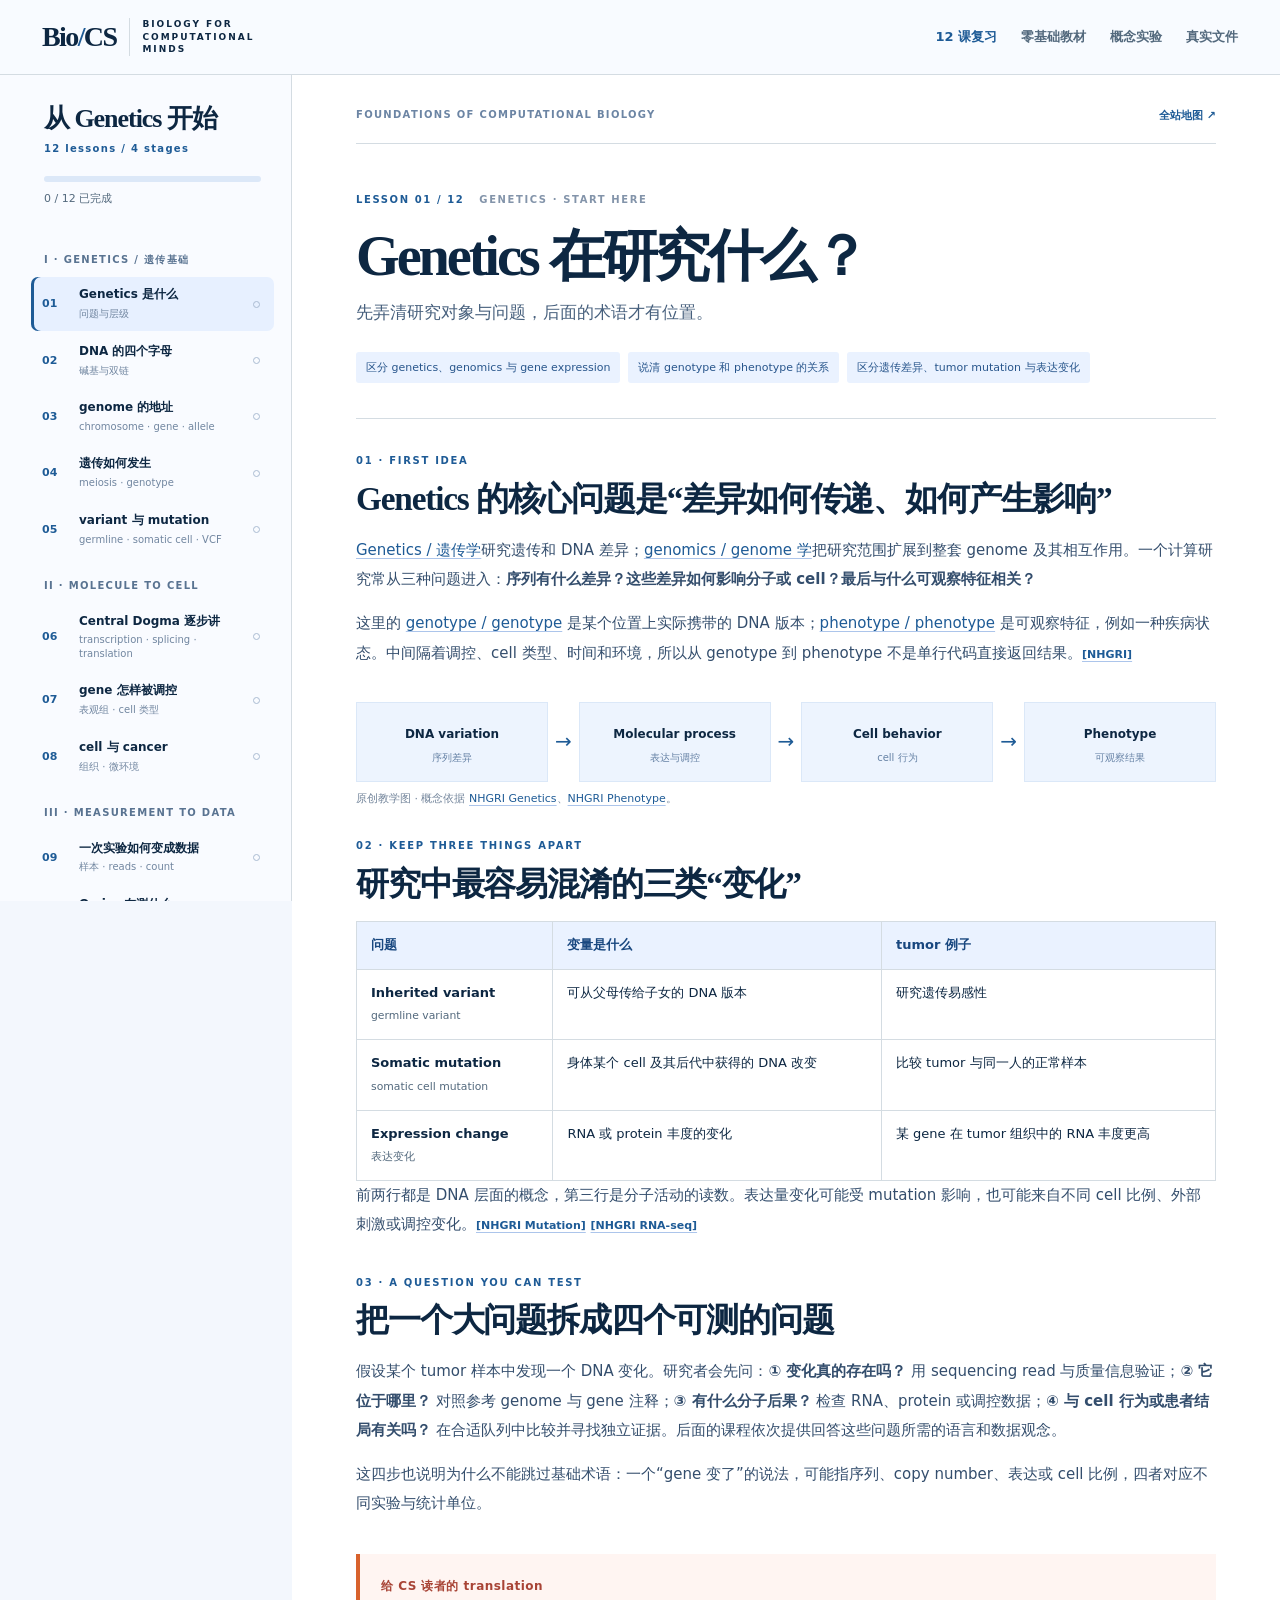
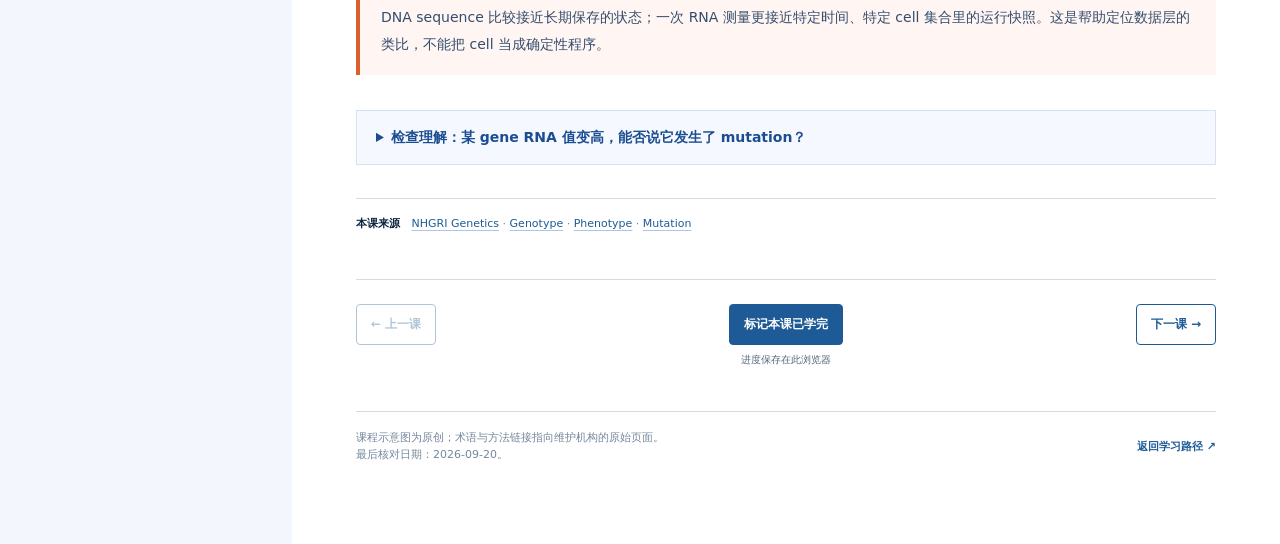
==== commit cf99143a: "Expand biology curriculum and add project lab" ====
--- a/course.html
+++ b/course.html
@@ -3,19 +3,21 @@
 <head>
   <meta charset="utf-8">
   <meta name="viewport" content="width=device-width, initial-scale=1">
-  <meta name="description" content="Bio/CS 12 课快速复习：从 Genetics 到 DNA、Central Dogma、细胞、组学与 TCGA；零基础读者请先进入 69 章系统教材。">
+  <meta name="description" content="Bio/CS 12 课快速复习：从 Genetics 到 DNA、Central Dogma、细胞、组学与 TCGA；系统学习请进入 180 章教材。">
   <meta name="theme-color" content="#f8fbff">
   <title>12 课快速复习 · Bio/CS</title>
   <link rel="icon" href="assets/favicon.svg" type="image/svg+xml">
   <link rel="stylesheet" href="styles.css">
   <link rel="stylesheet" href="course.css">
   <script src="course.js" defer></script>
+  <script src="textbook-terminology.js" defer></script>
+  <script src="legacy-terminology.js" defer></script>
   <noscript><style>.course-page .lesson{display:block;border-bottom:2px solid #d7e2f1}</style></noscript>
 </head>
 <body class="course-page">
   <a class="skip-link" href="#lesson-content">跳到课程正文</a>
   <header class="site-header"><div class="header-inner">
-    <a class="brand" href="index.html" aria-label="Bio/CS 概念地图"><span>Bio<span class="brand-slash">/</span>CS</span><small>BIOLOGY FOR COMPUTATIONAL MINDS</small></a>
+    <a class="brand" href="index.html" aria-label="Bio/CS 学习路径"><span>Bio<span class="brand-slash">/</span>CS</span><small>BIOLOGY FOR COMPUTATIONAL MINDS</small></a>
     <nav class="course-top-nav" aria-label="网站导航"><a aria-current="page" href="course.html">12 课复习</a><a href="textbook.html#b01">零基础教材</a><a href="foundations-lab.html">概念实验</a><a href="real-data-walkthrough.html">真实文件</a></nav>
   </div></header>
   <div class="course-shell">
@@ -199,14 +201,10 @@
         </div>
       </article>
       <div class="course-footer-nav"><button type="button" id="prev-lesson">← 上一课</button><div><button type="button" id="complete-lesson">标记本课已学完</button><small id="completion-message" aria-live="polite"></small></div><button type="button" id="next-lesson">下一课 →</button></div>
-      <footer class="course-footer"><p>课程示意图为原创；术语与方法链接指向维护机构的原始页面。<br>最后核对日期：2026-09-20。</p><a href="index.html">返回概念地图 ↗</a></footer>
+      <footer class="course-footer"><p>课程示意图为原创；术语与方法链接指向维护机构的原始页面。<br>最后核对日期：2026-09-20。</p><a href="index.html">返回学习路径 ↗</a></footer>
     </main>
   </div>
 </body>
 </html>
 
 
-
-
-
-
--- a/styles.css
+++ b/styles.css
@@ -1,4 +1,4 @@
-:root{--paper:#f8fbff;--white:#fff;--ink:#10264b;--muted:#526782;--blue:#1b55b5;--blue-soft:#e7f0ff;--line:#d7e2f1;--coral:#dd705f;--pale:#f0f6ff;--deep:#11294e;--display:Georgia,"Noto Serif SC","Source Han Serif SC","Songti SC",serif;--sans:Inter,"Noto Sans SC","Microsoft YaHei",system-ui,sans-serif}
+:root{--paper:#f6f5f1;--white:#fff;--ink:#0d2742;--muted:#53697d;--blue:#1e5b96;--blue-soft:#e8eff5;--line:#d4dce2;--coral:#d8622d;--pale:#eef2f4;--deep:#0b2541;--display:Georgia,"Noto Serif SC","Source Han Serif SC","Songti SC",serif;--sans:Inter,"Noto Sans SC","Microsoft YaHei",system-ui,sans-serif}
 *{box-sizing:border-box}html{scroll-behavior:smooth}body{margin:0;background:var(--paper);color:var(--ink);font-family:var(--sans);font-size:16px;line-height:1.75}img{max-width:100%;height:auto}a{color:var(--blue);text-decoration:none}a:hover{text-decoration:underline}button,input{font:inherit}button{cursor:pointer}strong,b{font-weight:700}em{font-style:normal}section[id]{scroll-margin-top:88px}.page-shell{max-width:1320px;padding:0 42px;margin:0 auto}.skip-link{position:absolute;left:16px;top:-80px;z-index:100;background:var(--ink);color:white;padding:8px 14px}.skip-link:focus{top:8px}.site-header{position:sticky;top:0;z-index:40;background:rgba(248,251,255,.96);backdrop-filter:blur(14px);border-bottom:1px solid var(--line)}.header-inner{max-width:1400px;padding:0 42px;margin:auto;min-height:74px;display:flex;align-items:center;gap:34px}.brand{display:inline-flex;align-items:center;gap:13px;color:var(--ink);white-space:nowrap}.brand:hover{text-decoration:none}.brand>span{font:700 28px/1 var(--display);letter-spacing:-1.6px}.brand-slash{color:var(--blue)}.brand small{border-left:1px solid var(--line);padding-left:12px;font:600 9px/1.4 var(--sans);letter-spacing:.22em;max-width:130px;white-space:normal}.site-nav{display:flex;align-items:center;gap:23px;margin-left:auto}.site-nav a{font-size:13px;font-weight:650;color:var(--ink);white-space:nowrap}.site-nav a:hover,.site-nav a.active{color:var(--blue)}.header-cta{font-size:12px;font-weight:700;border:1px solid var(--blue);padding:8px 15px;border-radius:4px;white-space:nowrap}.header-cta:hover{background:var(--blue);color:#fff;text-decoration:none}.menu-toggle{display:none;border:0;background:transparent;color:var(--ink);font-size:24px}
 .hero{display:grid;grid-template-columns:minmax(0,.94fr) minmax(0,1.06fr);align-items:center;min-height:565px;gap:20px;padding-top:50px;padding-bottom:45px}.hero h1{margin:0;font:700 clamp(56px,6vw,94px)/1.18 var(--display);letter-spacing:-.07em}.hero h1 span{color:var(--blue)}.hero-en{font:400 clamp(24px,3vw,37px)/1.2 var(--display);margin:4px 0 23px;color:#1c427d}.hero-lead{font-size:17px;max-width:560px;line-height:1.9;color:#324b6c;margin:0}.hero-actions{display:flex;align-items:center;gap:28px;margin:30px 0 0}.button{display:inline-flex;align-items:center;justify-content:center;gap:28px;border-radius:5px;padding:11px 22px;font-size:14px;font-weight:700;min-height:48px}.button-primary{background:var(--blue);color:#fff;box-shadow:0 9px 20px rgba(28,76,152,.15)}.button-primary:hover{background:#123f94;text-decoration:none}.text-link{font-size:13px;font-weight:700}.hero-note{font-size:12px;color:var(--muted);letter-spacing:.03em;margin:34px 0 0}.hero-figure{margin:0;align-self:center}.hero-figure img{display:block;width:100%;filter:drop-shadow(0 20px 34px rgba(46,95,168,.07))}figcaption{font-size:11px;color:#6b7f9b;line-height:1.5}.hero-figure figcaption{text-align:right;margin-top:-5px}.hero-figure figcaption a,figcaption a{font-weight:700}
 .path-section{background:#fff;border-top:1px solid var(--line);border-bottom:1px solid var(--line);padding:60px 0 56px}.section-heading{display:flex;justify-content:space-between;align-items:end;gap:35px;margin-bottom:30px}.section-index,.eyebrow{display:block;color:var(--blue);font:800 11px/1.2 var(--sans);letter-spacing:.18em}.section-heading h2{font:700 clamp(30px,3.4vw,47px)/1.23 var(--display);letter-spacing:-.04em;margin:8px 0 0}.section-heading>p{max-width:380px;color:var(--muted);font-size:14px;margin:0 0 4px}.path-list{display:grid;grid-template-columns:repeat(6,1fr);list-style:none;padding:0;margin:0;border-top:1px solid var(--line);border-bottom:1px solid var(--line)}.path-list li+li{border-left:1px solid var(--line)}.path-list a{padding:22px 18px 24px;min-height:155px;display:flex;flex-direction:column;align-items:start;gap:14px;color:var(--ink);position:relative}.path-list a:hover{background:var(--pale);text-decoration:none}.path-list a>span:last-child{position:absolute;right:17px;top:20px;color:var(--blue)}.path-num{display:inline-grid;place-items:center;border-radius:50%;background:var(--blue);color:#fff;width:30px;height:30px;font-size:12px;font-weight:800}.path-list strong{display:block;font:700 18px/1.35 var(--display)}.path-list small{display:block;margin-top:5px;color:var(--muted);font-size:11px;line-height:1.3}
@@ -16,6 +16,19 @@
 .course-deep-link{border-left:3px solid var(--blue);padding:11px 16px;margin:8px 0 28px;background:#edf5ff;font-size:14px;color:#3b5675}.course-deep-link b{color:var(--ink)}.course-deep-link a{display:inline-block;font-weight:800;margin-left:8px}
 .path-list{grid-template-columns:repeat(3,minmax(0,1fr))}.path-list li+li{border-left:0}.path-list li:not(:nth-child(3n+1)){border-left:1px solid var(--line)}.path-list li:nth-child(n+4){border-top:1px solid var(--line)}
 .data-route{border:1px solid #cddff2;border-top:4px solid #2c69b5;background:#f3f8ff;margin:0 0 36px;padding:24px}.data-route-intro{display:flex;gap:22px;align-items:start;border-bottom:1px solid #d2e0f0;padding-bottom:17px}.data-route-intro .eyebrow{min-width:210px}.data-route-intro p{margin:0;color:#3d5674;font-size:14px;line-height:1.7;max-width:670px}.data-route-intro a{font-weight:800;white-space:nowrap}.data-route ol{list-style:none;display:grid;grid-template-columns:repeat(3,minmax(0,1fr));gap:0;margin:0;padding:0}.data-route li{border-bottom:1px solid #d7e5f3}.data-route li:not(:nth-child(3n+1)){border-left:1px solid #d7e5f3}.data-route ol a{min-height:112px;padding:16px 14px;display:flex;gap:11px;align-items:start;color:var(--ink)}.data-route ol a:hover{background:#e6f1ff;text-decoration:none}.data-route b{color:#2d6fbc;font-size:11px;font-weight:800}.data-route strong{display:block;font:700 17px/1.3 var(--display)}.data-route small{display:block;margin-top:5px;color:#607896;font-size:11px;line-height:1.45}.path-catalogue-title{font:700 25px/1.3 var(--display);margin:0 0 17px}.path-catalogue-title small{font:600 12px/1.5 var(--sans);color:#7188a1;margin-left:12px}.tcga-case-link{border:1px solid rgba(191,215,248,.35);background:rgba(146,187,248,.08);padding:13px 18px;color:#dceaff;font-size:13px;line-height:1.7;margin:0 0 21px}.tcga-case-link a{font-weight:800}
+.uiuc-spine{list-style:none;display:grid;grid-template-columns:repeat(5,minmax(0,1fr));margin:0 0 34px;padding:0;border-top:3px solid #163f74;border-bottom:1px solid var(--line)}
+.uiuc-spine li+li{border-left:1px solid var(--line)}
+.uiuc-spine a{display:block;min-height:154px;padding:19px 16px;color:var(--ink)}
+.uiuc-spine a:hover{background:#edf5ff;text-decoration:none}
+.uiuc-spine span{display:block;color:#2b69ae;font-size:9px;letter-spacing:.12em;font-weight:850}
+.uiuc-spine b{display:block;font:700 19px/1.25 var(--display);margin:13px 0 8px}
+.uiuc-spine small{display:block;color:#667c96;font-size:11px;line-height:1.55}
 @media(max-width:900px){.data-route ol{grid-template-columns:repeat(2,minmax(0,1fr))}.data-route li{border-left:0!important}.data-route li:nth-child(even){border-left:1px solid #d7e5f3!important}.data-route-intro{display:block}.data-route-intro p{margin-top:10px}}
+@media(max-width:900px){.uiuc-spine{grid-template-columns:repeat(2,minmax(0,1fr))}.uiuc-spine li{border-left:0!important;border-top:1px solid var(--line)}.uiuc-spine li:nth-child(even){border-left:1px solid var(--line)!important}.uiuc-spine li:first-child,.uiuc-spine li:nth-child(2){border-top:0}}
 @media(max-width:520px){.data-route{padding:16px;margin-bottom:28px}.data-route ol a{padding:13px 8px;min-height:110px}.data-route strong{font-size:15px}.data-route small{font-size:10px}.data-route-intro a{white-space:normal}.path-catalogue-title small{display:block;margin:5px 0 0}}
+@media(max-width:520px){.uiuc-spine a{min-height:136px;padding:15px 10px}.uiuc-spine b{font-size:16px}.uiuc-spine small{font-size:10px}}
 @media(max-width:900px){.path-list{grid-template-columns:repeat(2,minmax(0,1fr))}.path-list li{border-left:0!important}.path-list li:nth-child(even){border-left:1px solid var(--line)!important}.path-list li:nth-child(n+3){border-top:1px solid var(--line)}}
+
+/* Shared reading and interaction baseline for the legacy learning surfaces. */
+body{overflow-x:clip}a:focus-visible,button:focus-visible,input:focus-visible,summary:focus-visible{outline:3px solid #f39a57;outline-offset:3px}::selection{background:#f6c6a9;color:#071b34}
+.insight-grid>div{border-left:0;padding-left:0;border-top:1px solid var(--line);padding-top:14px}.plain-note,.tcga-warning{border-left:0;border-top:1px solid var(--coral)}
